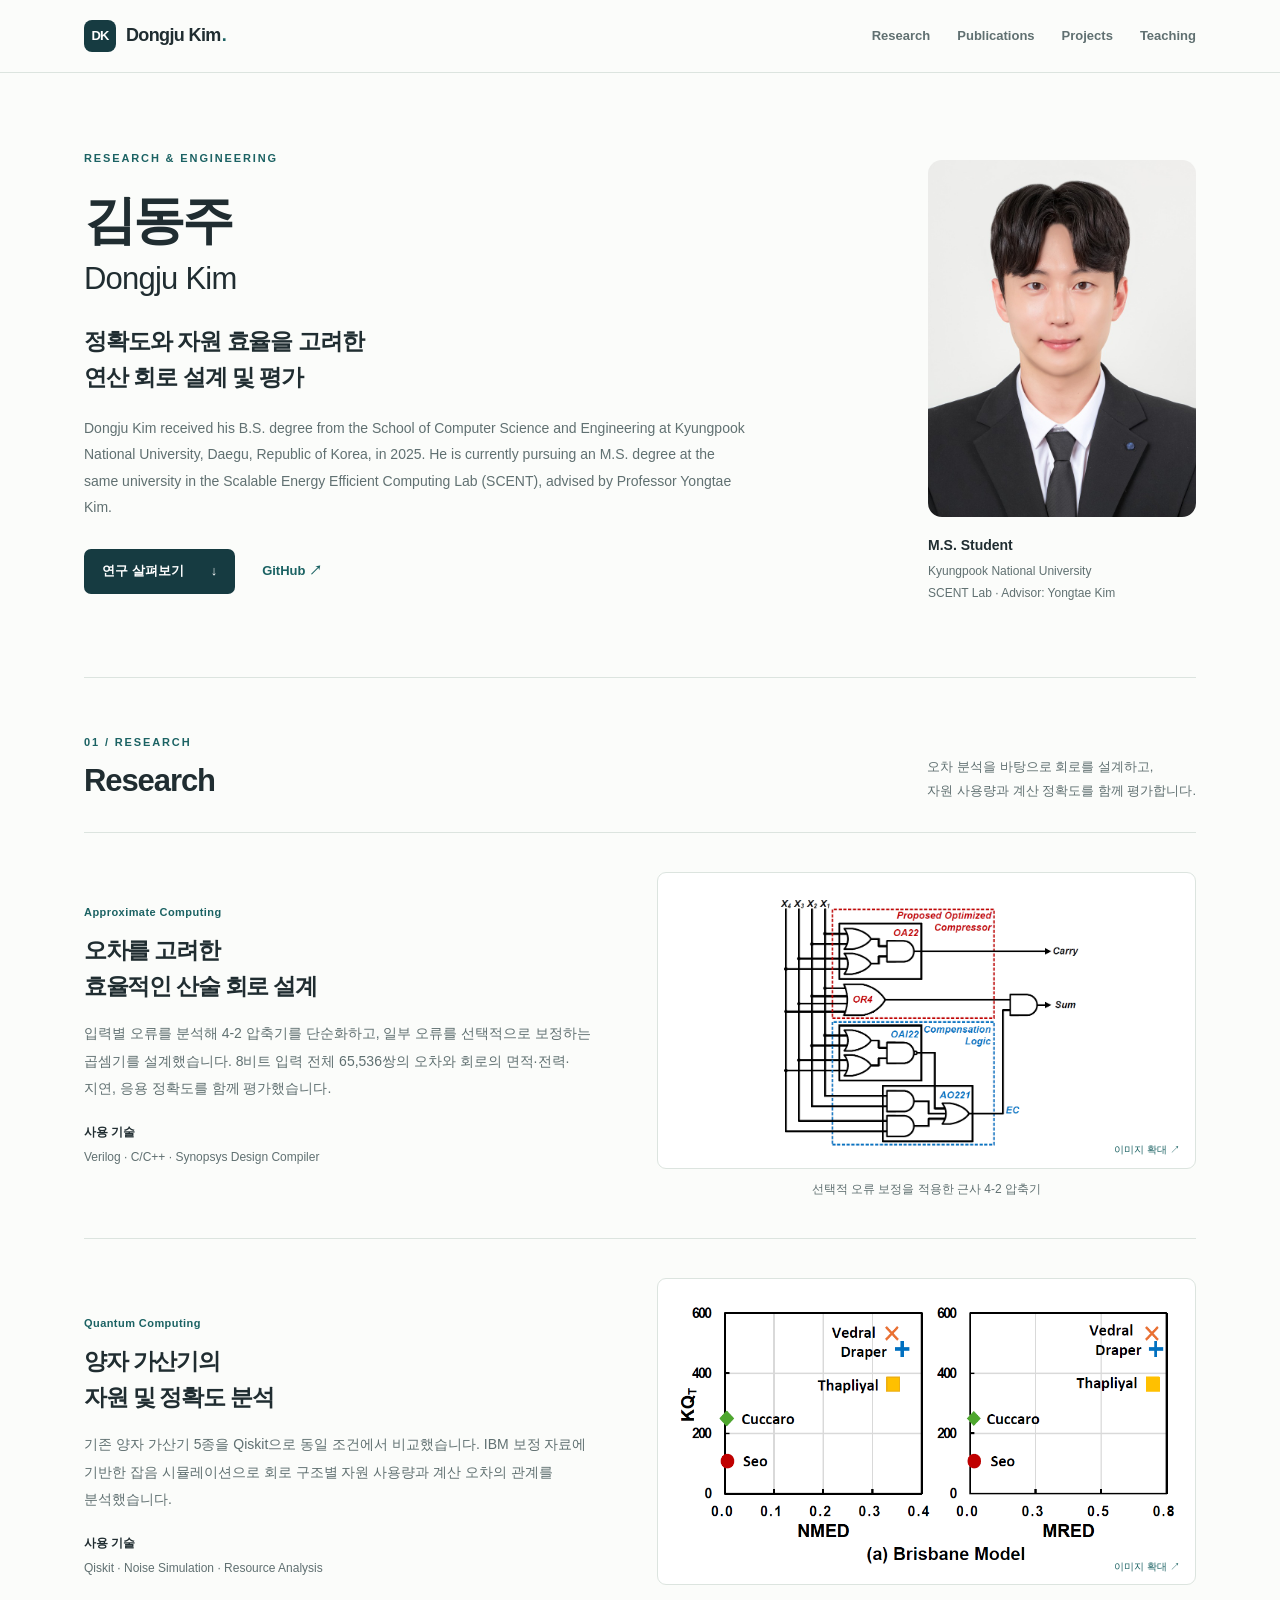
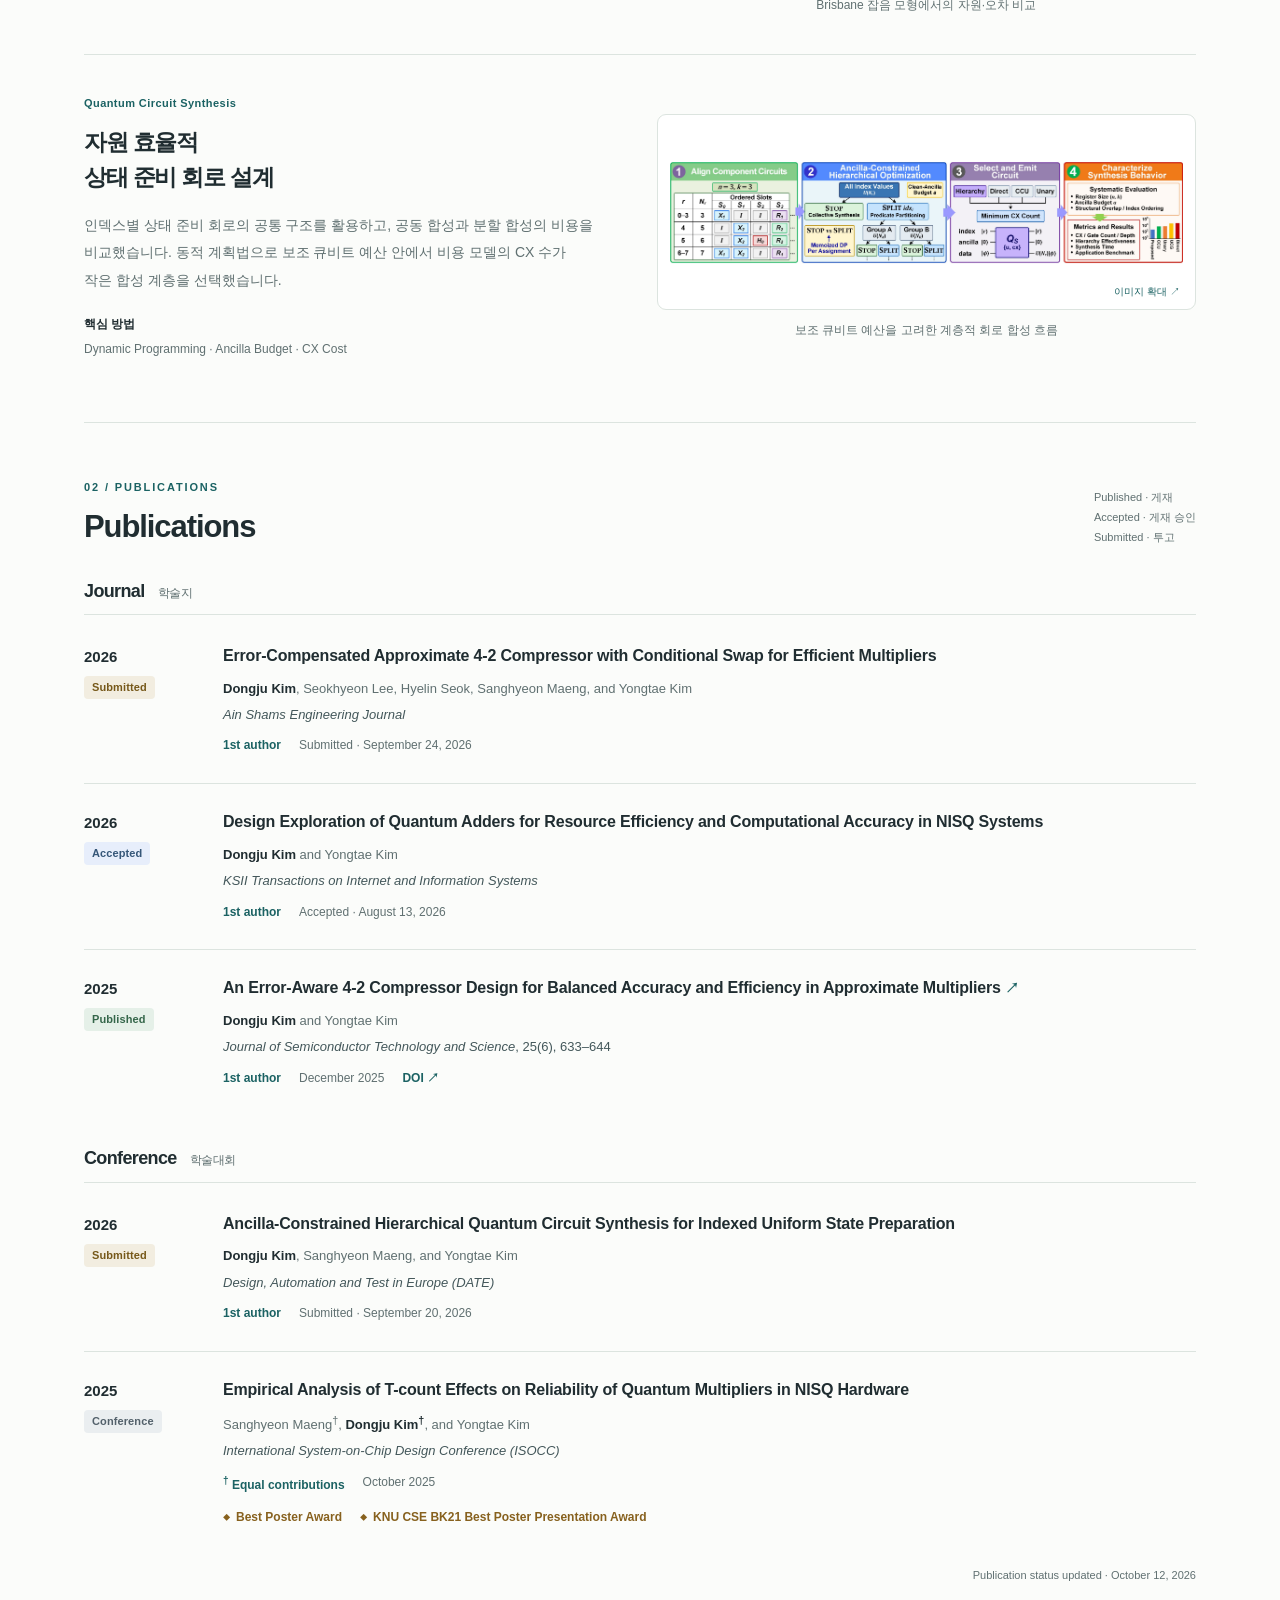
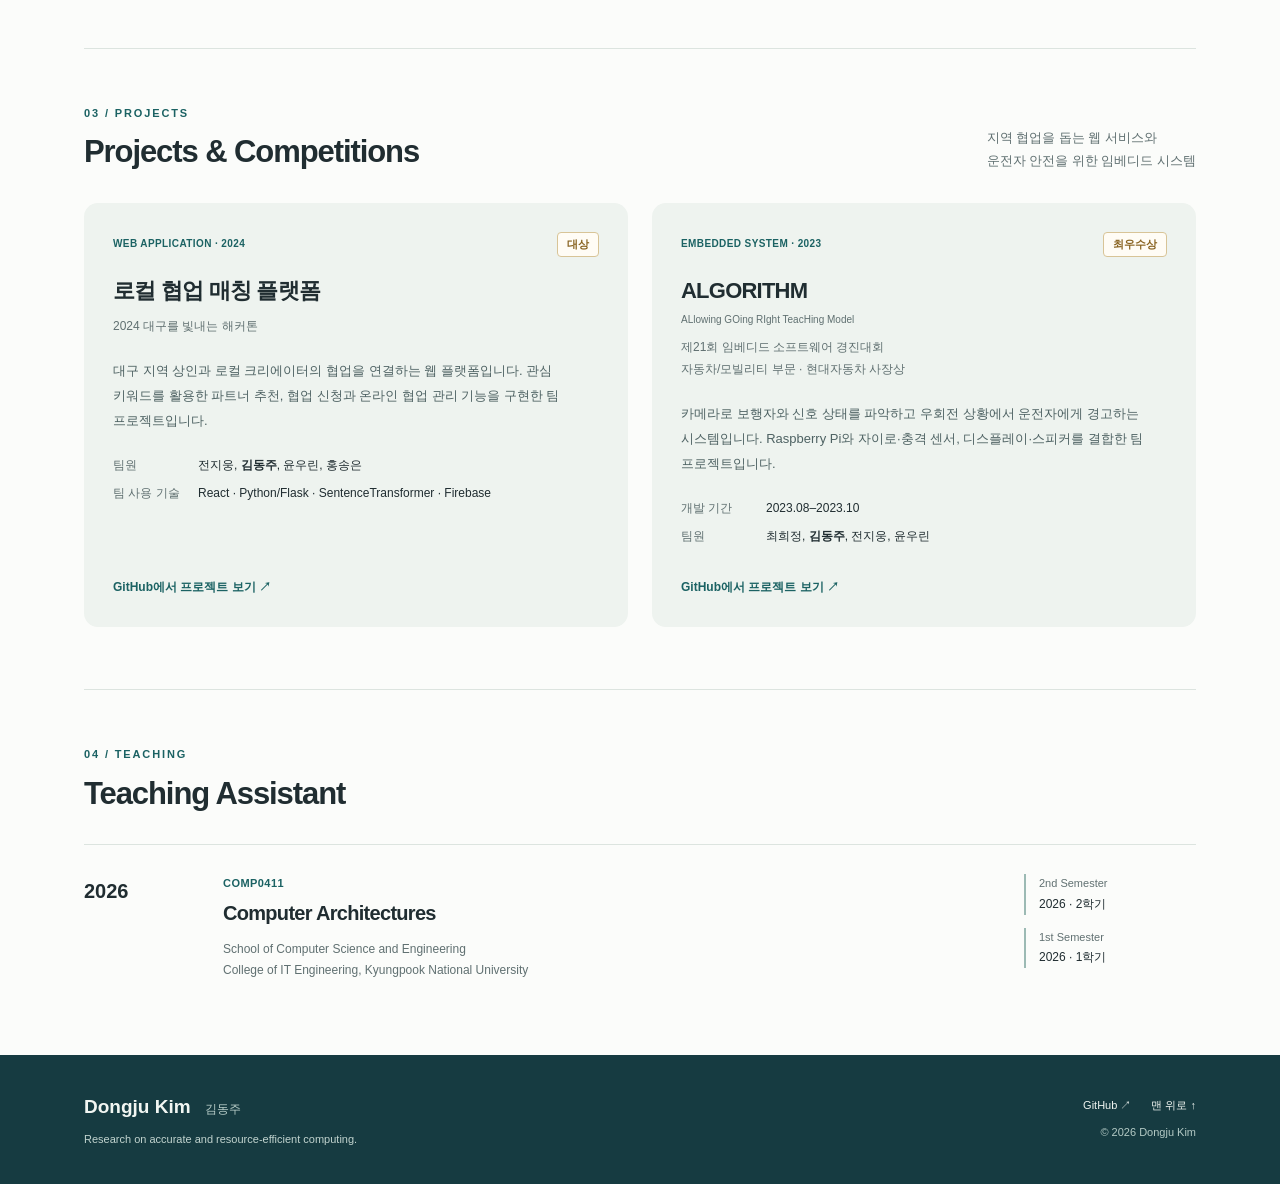
==== index.html @ ec60085b "Add files via upload" ====
<!doctype html>
<html lang="ko">
<head>
  <meta charset="utf-8">
  <meta name="viewport" content="width=device-width, initial-scale=1">
  <meta name="theme-color" content="#163b41">
  <title>Dongju Kim · 김동주 | Research &amp; Engineering</title>
  <meta name="description" content="김동주(Dongju Kim)의 연구 및 개발 포트폴리오. 경북대학교 SCENT Lab 석사과정. 근사 연산 회로, 양자 가산기, 자원 효율적 양자 회로 합성 연구와 프로젝트를 소개합니다.">
  <meta property="og:type" content="website">
  <meta property="og:title" content="Dongju Kim · 김동주 | Research &amp; Engineering">
  <meta property="og:description" content="정확도와 자원 효율을 고려한 연산 회로 설계 및 평가. 연구, 논문, 개발 프로젝트를 소개합니다.">
  <meta property="og:url" content="https://dongju333.github.io/">
  <meta property="og:image" content="https://dongju333.github.io/assets/dongju-kim.jpg">
  <link rel="canonical" href="https://dongju333.github.io/">
  <link rel="icon" href="assets/favicon.svg" type="image/svg+xml">
  <link rel="stylesheet" href="styles.css">
  <script src="script.js" defer></script>
</head>
<body>
  <a class="skip-link" href="#main">본문으로 이동</a>
  <header class="site-header">
    <div class="nav-wrap">
      <a class="wordmark" href="#about" aria-label="Dongju Kim 홈"><span class="monogram" aria-hidden="true">DK</span> Dongju Kim<span class="wordmark-dot" aria-hidden="true">.</span></a>
      <nav aria-label="주요 메뉴">
        <a href="#research">Research</a>
        <a href="#publications">Publications</a>
        <a href="#projects">Projects</a>
        <a href="#teaching">Teaching</a>
      </nav>
    </div>
  </header>

  <main id="main" class="page">
    <!-- ABOUT: 약력, 이름, 소개 문구 -->
    <section id="about" class="hero" aria-labelledby="hero-name">
      <div class="hero-copy">
        <p class="eyebrow">RESEARCH &amp; ENGINEERING</p>
        <h1 id="hero-name">김동주<span lang="en">Dongju Kim</span></h1>
        <p class="hero-focus">정확도와 자원 효율을 고려한<br class="desktop-break"> 연산 회로 설계 및 평가</p>
        <p class="bio" lang="en">Dongju Kim received his B.S. degree from the School of Computer Science and Engineering at Kyungpook National University, Daegu, Republic of Korea, in 2025. He is currently pursuing an M.S. degree at the same university in the Scalable Energy Efficient Computing Lab (SCENT), advised by Professor Yongtae Kim.</p>
        <div class="hero-links">
          <a class="button primary" href="#research">연구 살펴보기 <span aria-hidden="true">↓</span></a>
          <a class="text-link" href="https://github.com/dongju333" target="_blank" rel="noopener noreferrer">GitHub <span aria-hidden="true">↗</span><span class="sr-only"> 새 탭</span></a>
        </div>
      </div>
      <aside class="profile" aria-label="프로필">
        <img src="assets/dongju-kim.jpg" width="720" height="960" alt="김동주 프로필 사진" fetchpriority="high">
        <div class="profile-caption"><strong>M.S. Student</strong><span>Kyungpook National University</span><span>SCENT Lab · Advisor: Yongtae Kim</span></div>
      </aside>
    </section>

    <!-- RESEARCH: 설명은 간결하게, 서지정보는 Publications에서 관리 -->
    <section id="research" class="section" aria-labelledby="research-title">
      <div class="section-heading"><div><p class="eyebrow">01 / RESEARCH</p><h2 id="research-title">Research</h2></div><p class="section-intro">오차 분석을 바탕으로 회로를 설계하고,<br>자원 사용량과 계산 정확도를 함께 평가합니다.</p></div>
      <article class="research-item">
        <div class="research-copy">
          <p class="topic">Approximate Computing</p>
          <h3>오차를 고려한<br>효율적인 산술 회로 설계</h3>
          <p>입력별 오류를 분석해 4-2 압축기를 단순화하고, 일부 오류를 선택적으로 보정하는 곱셈기를 설계했습니다. 8비트 입력 전체 65,536쌍의 오차와 회로의 면적·전력·지연, 응용 정확도를 함께 평가했습니다.</p>
          <p class="methods"><span>사용 기술</span> Verilog · C/C++ · Synopsys Design Compiler</p>
        </div>
        <figure class="research-figure compact">
          <a class="figure-open" href="assets/approximate-compressor.png" data-lightbox data-caption="선택적 오류 보정을 적용한 근사 4-2 압축기 구조" aria-label="근사 4-2 압축기 구조 이미지 확대">
            <img src="assets/approximate-compressor.png" width="808" height="663" loading="lazy" alt="근사 4-2 압축기와 오류 보정 논리를 구분한 회로도">
            <span class="expand-label">이미지 확대 <span aria-hidden="true">↗</span></span>
          </a>
          <figcaption>선택적 오류 보정을 적용한 근사 4-2 압축기</figcaption>
        </figure>
      </article>
      <article class="research-item">
        <div class="research-copy">
          <p class="topic">Quantum Computing</p>
          <h3>양자 가산기의<br>자원 및 정확도 분석</h3>
          <p>기존 양자 가산기 5종을 Qiskit으로 동일 조건에서 비교했습니다. IBM 보정 자료에 기반한 잡음 시뮬레이션으로 회로 구조별 자원 사용량과 계산 오차의 관계를 분석했습니다.</p>
          <p class="methods"><span>사용 기술</span> Qiskit · Noise Simulation · Resource Analysis</p>
        </div>
        <figure class="research-figure">
          <a class="figure-open" href="assets/quantum-adders.png" data-lightbox data-caption="Brisbane 잡음 모형에서 양자 가산기별 자원 지표(KQₜ)와 오차 지표(NMED·MRED) 비교" aria-label="양자 가산기 비교 그래프 확대">
            <img src="assets/quantum-adders.png" width="901" height="472" loading="lazy" alt="Brisbane 잡음 모형에서 Vedral, Draper, Thapliyal, Cuccaro, Seo 가산기의 KQt와 NMED 및 MRED를 비교한 산점도">
            <span class="expand-label">이미지 확대 <span aria-hidden="true">↗</span></span>
          </a>
          <figcaption>Brisbane 잡음 모형에서의 자원·오차 비교</figcaption>
        </figure>
      </article>
      <article class="research-item synthesis">
        <div class="research-copy">
          <p class="topic">Quantum Circuit Synthesis</p>
          <h3>자원 효율적<br>상태 준비 회로 설계</h3>
          <p>인덱스별 상태 준비 회로의 공통 구조를 활용하고, 공동 합성과 분할 합성의 비용을 비교했습니다. 동적 계획법으로 보조 큐비트 예산 안에서 비용 모델의 CX 수가 작은 합성 계층을 선택했습니다.</p>
          <p class="methods"><span>핵심 방법</span> Dynamic Programming · Ancilla Budget · CX Cost</p>
        </div>
        <figure class="research-figure wide">
          <a class="figure-open" href="assets/state-preparation.jpg" data-lightbox data-caption="회로 정렬, 보조 큐비트 예산을 고려한 계층적 최적화, 회로 선택 및 평가로 구성한 합성 흐름" aria-label="상태 준비 회로 합성 흐름도 확대">
            <img src="assets/state-preparation.jpg" width="4399" height="885" loading="lazy" alt="구성 회로 정렬, 보조 큐비트 제약 계층적 최적화, 회로 선택과 생성, 시스템 동작 평가의 네 단계로 이루어진 합성 흐름도">
            <span class="expand-label">이미지 확대 <span aria-hidden="true">↗</span></span>
          </a>
          <figcaption>보조 큐비트 예산을 고려한 계층적 회로 합성 흐름</figcaption>
        </figure>
      </article>
    </section>

    <!-- PUBLICATIONS: 상태와 날짜는 변경될 때 함께 수정 -->
    <section id="publications" class="section" aria-labelledby="publications-title">
      <div class="section-heading"><div><p class="eyebrow">02 / PUBLICATIONS</p><h2 id="publications-title">Publications</h2></div><p class="section-intro status-key"><span>Published · 게재</span><span>Accepted · 게재 승인</span><span>Submitted · 투고</span></p></div>
      <h3 class="publication-group">Journal <span>학술지</span></h3>
      <ol class="publication-list">
        <li class="publication">
          <div class="publication-meta"><span class="year">2026</span><span class="status submitted">Submitted</span></div>
          <div class="publication-body"><h4>Error-Compensated Approximate 4-2 Compressor with Conditional Swap for Efficient Multipliers</h4>
            <p class="authors"><strong>Dongju Kim</strong>, Seokhyeon Lee, Hyelin Seok, Sanghyeon Maeng, and Yongtae Kim</p>
            <p class="venue"><cite>Ain Shams Engineering Journal</cite></p>
            <p class="publication-detail"><span>1st author</span><span>Submitted · September 24, 2026</span></p>
          </div>
        </li>
        <li class="publication">
          <div class="publication-meta"><span class="year">2026</span><span class="status accepted">Accepted</span></div>
          <div class="publication-body"><h4>Design Exploration of Quantum Adders for Resource Efficiency and Computational Accuracy in NISQ Systems</h4>
            <p class="authors"><strong>Dongju Kim</strong> and Yongtae Kim</p>
            <p class="venue"><cite>KSII Transactions on Internet and Information Systems</cite></p>
            <p class="publication-detail"><span>1st author</span><span>Accepted · August 13, 2026</span></p>
          </div>
        </li>
        <li class="publication">
          <div class="publication-meta"><span class="year">2025</span><span class="status published">Published</span></div>
          <div class="publication-body"><h4><a href="https://doi.org/10.5573/JSTS.2025.25.6.633" target="_blank" rel="noopener noreferrer">An Error-Aware 4-2 Compressor Design for Balanced Accuracy and Efficiency in Approximate Multipliers <span class="external-arrow" aria-hidden="true">↗</span><span class="sr-only"> 논문 새 탭</span></a></h4>
            <p class="authors"><strong>Dongju Kim</strong> and Yongtae Kim</p>
            <p class="venue"><cite>Journal of Semiconductor Technology and Science</cite>, 25(6), 633–644</p>
            <p class="publication-detail"><span>1st author</span><span>December 2025</span><a href="https://doi.org/10.5573/JSTS.2025.25.6.633" target="_blank" rel="noopener noreferrer">DOI <span aria-hidden="true">↗</span><span class="sr-only"> 새 탭</span></a></p>
          </div>
        </li>
      </ol>
      <h3 class="publication-group">Conference <span>학술대회</span></h3>
      <ol class="publication-list">
        <li class="publication">
          <div class="publication-meta"><span class="year">2026</span><span class="status submitted">Submitted</span></div>
          <div class="publication-body"><h4>Ancilla-Constrained Hierarchical Quantum Circuit Synthesis for Indexed Uniform State Preparation</h4>
            <p class="authors"><strong>Dongju Kim</strong>, Sanghyeon Maeng, and Yongtae Kim</p>
            <p class="venue"><cite>Design, Automation and Test in Europe (DATE)</cite></p>
            <p class="publication-detail"><span>1st author</span><span>Submitted · September 20, 2026</span></p>
          </div>
        </li>
        <li class="publication">
          <div class="publication-meta"><span class="year">2025</span><span class="status conference">Conference</span></div>
          <div class="publication-body"><h4>Empirical Analysis of T-count Effects on Reliability of Quantum Multipliers in NISQ Hardware</h4>
            <p class="authors">Sanghyeon Maeng<sup>†</sup>, <strong>Dongju Kim<sup>†</sup></strong>, and Yongtae Kim</p>
            <p class="venue"><cite>International System-on-Chip Design Conference (ISOCC)</cite></p>
            <p class="publication-detail"><span><sup>†</sup> Equal contributions</span><span>October 2025</span></p>
            <ul class="paper-awards" aria-label="논문 수상"><li>Best Poster Award</li><li>KNU CSE BK21 Best Poster Presentation Award</li></ul>
          </div>
        </li>
      </ol>
      <p class="updated-note">Publication status updated · October 12, 2026</p>
    </section>

    <!-- PROJECTS: 팀 프로젝트 성과. 개인 역할은 확인된 내용만 추가 -->
    <section id="projects" class="section" aria-labelledby="projects-title">
      <div class="section-heading"><div><p class="eyebrow">03 / PROJECTS</p><h2 id="projects-title">Projects &amp; Competitions</h2></div><p class="section-intro">지역 협업을 돕는 웹 서비스와<br>운전자 안전을 위한 임베디드 시스템</p></div>
      <div class="projects-grid">
        <article class="project-card">
          <div class="project-top"><p class="topic">WEB APPLICATION · 2024</p><span class="award-mark">대상</span></div>
          <h3>로컬 협업 매칭 플랫폼</h3>
          <p class="event-name">2024 대구를 빛내는 해커톤</p>
          <p class="project-description">대구 지역 상인과 로컬 크리에이터의 협업을 연결하는 웹 플랫폼입니다. 관심 키워드를 활용한 파트너 추천, 협업 신청과 온라인 협업 관리 기능을 구현한 팀 프로젝트입니다.</p>
          <dl class="project-facts"><div><dt>팀원</dt><dd>전지웅, <strong>김동주</strong>, 윤우린, 홍송은</dd></div><div><dt>팀 사용 기술</dt><dd>React · Python/Flask · SentenceTransformer · Firebase</dd></div></dl>
          <a class="text-link" href="https://github.com/wldnd2/2024_SW_hackathon" target="_blank" rel="noopener noreferrer">GitHub에서 프로젝트 보기 <span aria-hidden="true">↗</span><span class="sr-only"> 새 탭</span></a>
        </article>
        <article class="project-card">
          <div class="project-top"><p class="topic">EMBEDDED SYSTEM · 2023</p><span class="award-mark">최우수상</span></div>
          <h3>ALGORITHM</h3>
          <p class="project-subtitle" lang="en">ALlowing GOing RIght TeacHing Model</p>
          <p class="event-name">제21회 임베디드 소프트웨어 경진대회<br>자동차/모빌리티 부문 · 현대자동차 사장상</p>
          <p class="project-description">카메라로 보행자와 신호 상태를 파악하고 우회전 상황에서 운전자에게 경고하는 시스템입니다. Raspberry Pi와 자이로·충격 센서, 디스플레이·스피커를 결합한 팀 프로젝트입니다.</p>
          <dl class="project-facts"><div><dt>개발 기간</dt><dd>2023.08–2023.10</dd></div><div><dt>팀원</dt><dd>최희정, <strong>김동주</strong>, 전지웅, 윤우린</dd></div></dl>
          <a class="text-link" href="https://github.com/hdddhdd/2023ESWContest_mobility_6043" target="_blank" rel="noopener noreferrer">GitHub에서 프로젝트 보기 <span aria-hidden="true">↗</span><span class="sr-only"> 새 탭</span></a>
        </article>
      </div>
    </section>

    <section id="teaching" class="section teaching-section" aria-labelledby="teaching-title">
      <div class="section-heading"><div><p class="eyebrow">04 / TEACHING</p><h2 id="teaching-title">Teaching Assistant</h2></div></div>
      <div class="teaching-row"><div class="teaching-year">2026</div><div class="teaching-copy"><p class="topic">COMP0411</p><h3>Computer Architectures</h3><p lang="en">School of Computer Science and Engineering<br>College of IT Engineering, Kyungpook National University</p></div><ul class="semesters"><li><span>2nd Semester</span><strong>2026 · 2학기</strong></li><li><span>1st Semester</span><strong>2026 · 1학기</strong></li></ul></div>
    </section>
  </main>

  <footer class="site-footer"><div><a class="footer-name" href="#about">Dongju Kim <span>김동주</span></a><p>Research on accurate and resource-efficient computing.</p></div><div class="footer-links"><a href="https://github.com/dongju333" target="_blank" rel="noopener noreferrer">GitHub ↗<span class="sr-only"> 새 탭</span></a><a href="#about">맨 위로 ↑</a><span>© 2026 Dongju Kim</span></div></footer>

  <dialog id="image-dialog" class="image-dialog" aria-labelledby="dialog-caption">
    <button class="dialog-close" type="button" aria-label="이미지 확대 닫기">닫기 <span aria-hidden="true">×</span></button>
    <figure><img id="dialog-image" alt=""><figcaption id="dialog-caption"></figcaption></figure>
  </dialog>
</body>
</html>
---- styles.css ----
:root{--paper:#fbfcfa;--white:#fff;--ink:#202d31;--muted:#607071;--accent:#1b6263;--deep:#163b41;--line:#dce4df;--wash:#eef3ef;--gold:#87611e;--radius:14px}
*{box-sizing:border-box}
html{scroll-behavior:smooth;scroll-padding-top:102px}
body{margin:0;background:var(--paper);color:var(--ink);font-family:-apple-system,BlinkMacSystemFont,"Segoe UI","Noto Sans KR","Apple SD Gothic Neo","Malgun Gothic",Arial,sans-serif;font-size:16px;line-height:1.75;-webkit-font-smoothing:antialiased;word-break:keep-all;overflow-wrap:break-word}
a{color:inherit;text-decoration:none;text-underline-offset:5px}
a:hover{color:var(--accent)}
a:focus-visible,button:focus-visible{outline:3px solid #b57723;outline-offset:5px;border-radius:3px}
button{font:inherit}
img{display:block;max-width:100%;height:auto}
h1,h2,h3,h4,p,figure{margin:0}
h1,h2,h3,h4{line-height:1.35;letter-spacing:-.035em}
.sr-only{position:absolute;width:1px;height:1px;padding:0;margin:-1px;overflow:hidden;clip:rect(0,0,0,0);white-space:nowrap;border:0}
.skip-link{position:fixed;top:-60px;left:16px;background:var(--deep);color:white;z-index:100;padding:8px 20px}.skip-link:focus{top:12px}
.site-header{position:sticky;top:0;z-index:20;background:rgba(251,252,250,.97);border-bottom:1px solid var(--line)}
.nav-wrap{max-width:1152px;margin:auto;padding:20px 40px;display:flex;align-items:center;justify-content:space-between;gap:24px}
.wordmark{font-weight:750;font-size:18px;display:flex;align-items:center;gap:10px;white-space:nowrap;letter-spacing:-.035em}.wordmark-dot{color:var(--accent);margin-left:-9px}
.monogram{font-size:13px;color:white;background:var(--deep);width:32px;height:32px;display:grid;place-items:center;border-radius:8px;letter-spacing:-.06em}
nav{display:flex;gap:27px;font-size:13px;font-weight:600;color:var(--muted)}nav a{padding:4px 0}nav a:hover,nav a[aria-current]{color:var(--accent);text-decoration:underline}
.page{max-width:1152px;margin:auto;padding:0 40px}
.hero{display:grid;grid-template-columns:minmax(0,1fr) 248px;gap:80px;padding:76px 0 74px;align-items:start}
.eyebrow{font-size:11px;font-weight:750;letter-spacing:.17em;color:var(--accent);margin-bottom:17px}
h1{font-size:52px;font-weight:750;letter-spacing:-.06em}h1 span{display:block;font-size:31px;font-weight:450;letter-spacing:-.025em;margin-top:3px}
.hero-focus{font-size:23px;font-weight:600;line-height:1.55;letter-spacing:-.045em;margin-top:24px}
.bio{font-size:14px;line-height:1.9;color:var(--muted);margin-top:19px;max-width:665px;word-break:normal}
.hero-links{display:flex;gap:27px;align-items:center;margin-top:28px}.button{display:inline-flex;align-items:center;gap:27px;font-size:13px;font-weight:650;padding:11px 18px;border-radius:7px}.button.primary{color:white;background:var(--deep)}.button.primary:hover{background:var(--accent)}.text-link{font-weight:650;color:var(--accent);font-size:13px}.text-link:hover{text-decoration:underline}
.profile{margin-top:11px}.profile>img{width:100%;border-radius:var(--radius);aspect-ratio:3/4;object-fit:cover;background:var(--wash)}
.profile-caption{display:grid;font-size:11px;color:var(--muted);gap:1px;margin-top:17px;line-height:1.7}.profile-caption strong{color:var(--ink);font-size:14px;font-weight:650;margin-bottom:2px}
.section{padding:55px 0 62px;border-top:1px solid var(--line)}
.section-heading{display:flex;justify-content:space-between;align-items:end;gap:30px;margin-bottom:30px}.section-heading .eyebrow{margin-bottom:8px}h2{font-size:31px;font-weight:650;letter-spacing:-.035em}.section-intro{font-size:13px;color:var(--muted);line-height:1.8}
.research-item{display:grid;grid-template-columns:minmax(0,1fr) minmax(0,1.06fr);align-items:center;gap:64px;padding:39px 0;border-top:1px solid var(--line)}.research-item:last-child{padding-bottom:0}
.topic{color:var(--accent);font-size:11px;font-weight:700;letter-spacing:.04em;margin-bottom:11px}
.research-copy h3{font-size:23px;font-weight:650;line-height:1.55;letter-spacing:-.055em}.research-copy>p:not(.topic):not(.methods){margin-top:16px;font-size:14px;color:var(--muted);line-height:1.95}
.methods{margin-top:19px;font-size:11px;line-height:1.9;color:var(--muted);word-break:normal}.methods span{color:var(--ink);font-weight:650;display:block;margin-bottom:2px}
.research-figure{min-width:0}.figure-open{display:flex;position:relative;background:white;min-height:222px;padding:20px 16px;align-items:center;justify-content:center;border:1px solid var(--line);border-radius:9px;overflow:hidden}.figure-open:hover{border-color:var(--accent)}.figure-open img{width:100%;object-fit:contain;max-height:278px}.compact .figure-open img{width:auto;max-height:255px}.expand-label{position:absolute;right:8px;bottom:7px;background:rgba(255,255,255,.95);padding:2px 7px;border-radius:3px;color:var(--accent);font-size:10px}.research-figure figcaption{font-size:11px;line-height:1.7;color:var(--muted);margin-top:10px;text-align:center}.synthesis .figure-open{min-height:196px;padding:20px 12px}.synthesis .research-copy h3{font-size:23px}
.publication-group{font-size:18px;font-weight:650;margin:31px 0 3px;padding-bottom:11px;border-bottom:1px solid var(--line)}.publication-group span{font-size:12px;color:var(--muted);font-weight:400;margin-left:9px}.publication-list{list-style:none;margin:0;padding:0}.publication{display:grid;grid-template-columns:112px minmax(0,1fr);gap:27px;padding:26px 0;border-bottom:1px solid var(--line)}.publication:last-child{border-bottom:0}.publication-meta{display:flex;flex-direction:column;align-items:flex-start;gap:9px;padding-top:2px}.year{font-size:15px;line-height:1.4;font-weight:650}.status{font-size:10px;font-weight:650;border-radius:4px;padding:2px 8px;letter-spacing:.01em}.submitted{background:#f2ede0;color:#765819}.accepted{background:#e7eefb;color:#365778}.published{background:#e5f0e8;color:#35664a}.conference{background:#eaeef0;color:#53616b}.publication-body h4{font-size:16px;font-weight:650;line-height:1.55;letter-spacing:-.012em;word-break:normal}.publication-body h4 a:hover{text-decoration:underline}.external-arrow{font-size:14px;color:var(--accent);white-space:nowrap}.authors{font-size:12px;line-height:1.8;color:var(--muted);margin-top:8px;word-break:normal}.authors strong{color:var(--ink);font-weight:700}.venue{font-size:12px;line-height:1.8;margin-top:3px;color:#43575a;word-break:normal}.venue cite{font-style:italic}.publication-detail{display:flex;flex-wrap:wrap;gap:4px 18px;font-size:11px;line-height:1.8;color:var(--muted);margin-top:9px;word-break:normal}.publication-detail>span:first-child{font-weight:650;color:var(--accent)}.publication-detail a{color:var(--accent);font-weight:650}.publication-detail a:hover{text-decoration:underline}.status-key{display:flex;flex-direction:column;font-size:10px;gap:0}.paper-awards{display:flex;flex-wrap:wrap;list-style:none;gap:4px 18px;margin:11px 0 0;padding:0;color:var(--gold);font-size:11px;font-weight:600;word-break:normal}.paper-awards li:before{content:"◆";font-size:7px;vertical-align:middle;margin-right:6px}.updated-note{text-align:right;color:var(--muted);font-size:10px;margin-top:12px}
.projects-grid{display:grid;grid-template-columns:repeat(2,minmax(0,1fr));gap:24px}.project-card{background:var(--wash);padding:29px;border-radius:var(--radius);display:flex;flex-direction:column}.project-top{display:flex;justify-content:space-between;align-items:start;gap:10px;margin-bottom:17px}.project-top .topic{margin:3px 0 0;font-size:10px}.award-mark{font-size:11px;white-space:nowrap;color:var(--gold);font-weight:700;border:1px solid #d8c497;border-radius:4px;padding:2px 9px;background:#fffcf5}.project-card h3{font-size:22px;font-weight:650;line-height:1.5}.event-name{font-size:12px;color:var(--muted);line-height:1.8;margin-top:9px}.project-subtitle{font-size:10px;color:var(--muted);margin-top:4px;word-break:normal}.project-description{font-size:13px;line-height:1.95;margin-top:20px;color:#4e6263}.project-facts{margin:20px 0 23px;font-size:11px;line-height:1.9}.project-facts>div{display:grid;grid-template-columns:75px 1fr;gap:10px;margin-bottom:6px}.project-facts dt{color:var(--muted)}.project-facts dd{margin:0;word-break:normal}.project-facts strong{font-weight:650}.project-card>.text-link{margin-top:auto;font-size:12px}
.teaching-row{display:grid;grid-template-columns:112px minmax(0,1fr) 172px;gap:27px;padding:29px 0;border-top:1px solid var(--line)}.teaching-year{font-size:20px;font-weight:650}.teaching-copy .topic{margin:0 0 6px}.teaching-copy h3{font-size:20px;font-weight:650}.teaching-copy>p:last-child{color:var(--muted);font-size:12px;margin-top:12px;word-break:normal}.semesters{list-style:none;margin:0;padding:0;font-size:11px;display:grid;gap:13px;align-content:start}.semesters li{border-left:2px solid #9cbab4;padding-left:13px;display:grid;color:var(--muted)}.semesters strong{color:var(--ink);font-size:12px;font-weight:500}.teaching-section{padding-bottom:45px}
.site-footer{background:var(--deep);color:#f1f6f2;display:flex;justify-content:space-between;gap:30px;padding:35px max(40px,calc((100vw - 1072px)/2));align-items:center}.footer-name{font-weight:650;font-size:19px}.footer-name span{font-size:12px;margin-left:9px;font-weight:400;color:#bacfca}.site-footer p{font-size:11px;color:#c2d4cf;margin-top:7px;word-break:normal}.footer-links{display:flex;flex-wrap:wrap;justify-content:flex-end;gap:8px 20px;font-size:11px}.footer-links span{flex-basis:100%;text-align:right;color:#b5cbc6}.site-footer a:hover{color:white;text-decoration:underline}
.image-dialog{border:0;border-radius:12px;padding:56px 22px 22px;background:white;max-width:calc(100vw - 36px);width:1200px;max-height:90dvh;color:var(--ink)}.image-dialog::backdrop{background:rgba(12,29,34,.8)}.image-dialog:not([open]){display:none}.dialog-close{position:absolute;top:10px;right:16px;border:0;background:var(--wash);border-radius:6px;padding:4px 13px;font-size:13px;color:var(--ink);cursor:pointer}.dialog-close span{font-size:19px;margin-left:7px}.image-dialog img{margin:auto;max-height:70dvh;width:auto;object-fit:contain}.image-dialog figcaption{text-align:center;margin-top:16px;font-size:12px;color:var(--muted);line-height:1.7}
@media(min-width:1280px){.page,.nav-wrap{max-width:1192px}.hero{gap:95px;grid-template-columns:minmax(0,1fr) 268px}.site-footer{padding-inline:max(40px,calc((100vw - 1112px)/2))}}
@media(max-width:900px){.hero{gap:38px;grid-template-columns:minmax(0,1fr) 208px}.hero-focus{font-size:20px}.research-item{gap:35px}.research-copy h3,.synthesis .research-copy h3{font-size:21px}.project-card{padding:24px}.project-top{flex-wrap:wrap}.teaching-row{grid-template-columns:75px minmax(0,1fr) 145px;gap:20px}nav{gap:18px}}
@media(max-width:680px){html{scroll-padding-top:130px}.nav-wrap{padding:14px 22px 11px;flex-wrap:wrap;gap:10px}.wordmark{font-size:16px}.monogram{width:27px;height:27px;font-size:11px}nav{width:100%;justify-content:space-between;gap:12px;font-size:11px}.page{padding:0 23px}.hero{padding:39px 0 42px;grid-template-columns:minmax(0,1fr) 108px;column-gap:20px;row-gap:24px}.hero-copy{display:contents}.hero .eyebrow{grid-column:1;font-size:9px;letter-spacing:.13em;margin-bottom:-15px}h1{grid-column:1;font-size:39px;line-height:1.3;margin-top:-3px}h1 span{font-size:24px;margin-top:3px}.profile{grid-column:2;grid-row:1/4;margin:0;align-self:start}.profile-caption{font-size:9px;line-height:1.6;gap:3px;margin-top:9px}.profile-caption strong{font-size:11px}.profile-caption span:last-child{display:none}.profile>img{border-radius:9px}.hero-focus{grid-column:1;font-size:17px;margin-top:0;line-height:1.7;align-self:start}.desktop-break{display:none}.bio{grid-column:1/-1;margin-top:0;font-size:12px;line-height:1.9}.hero-links{grid-column:1/-1;margin-top:0;gap:23px}.button{font-size:12px;padding:10px 16px}.section{padding:35px 0 40px}.section-heading{display:block;margin-bottom:22px}.section-heading .eyebrow{font-size:9px}h2{font-size:26px}.section-intro{font-size:12px;margin-top:14px}.research-item{grid-template-columns:1fr;gap:22px;padding:28px 0}.research-copy h3,.synthesis .research-copy h3{font-size:22px}.research-copy h3 br{display:none}.research-copy>p:not(.topic):not(.methods){font-size:13px;margin-top:11px}.methods{margin-top:12px}.methods span{display:inline;margin-right:9px}.topic{font-size:10px;margin-bottom:8px}.figure-open{min-height:180px}.compact .figure-open img{max-height:240px}.synthesis .figure-open{min-height:140px;padding:14px 8px}.research-figure figcaption{font-size:10px}.status-key{flex-direction:row;flex-wrap:wrap;gap:4px 13px;display:flex;font-size:9px;margin-top:14px}.publication-group{font-size:17px;margin-top:23px}.publication{grid-template-columns:1fr;gap:12px;padding:23px 0}.publication-meta{flex-direction:row;align-items:center;gap:10px;padding:0}.year{font-size:12px}.status{font-size:9px}.publication-body h4{font-size:15px;line-height:1.65}.authors,.venue{font-size:11px}.publication-detail{font-size:10px;gap:4px 13px}.paper-awards{font-size:10px}.updated-note{text-align:left;font-size:9px}.projects-grid{grid-template-columns:1fr;gap:16px}.project-top{flex-wrap:nowrap}.project-card{padding:23px}.project-card h3{font-size:21px}.teaching-row{grid-template-columns:1fr;gap:15px;padding-top:22px}.teaching-year{font-size:16px}.teaching-copy h3{font-size:19px}.semesters{grid-template-columns:repeat(2,1fr);gap:12px;margin-top:4px}.site-footer{padding:28px 23px;flex-direction:column;align-items:start;gap:23px}.footer-links{justify-content:start}.footer-links span{text-align:left}.image-dialog{padding:54px 12px 16px;max-width:calc(100vw - 20px)}.image-dialog figcaption{font-size:11px}.image-dialog img{max-height:68dvh}}
@media(prefers-reduced-motion:reduce){html{scroll-behavior:auto}}
@media print{html{scroll-padding-top:0}body{background:white;font-size:11pt}.site-header,.hero-links,.expand-label,.image-dialog,.footer-links{display:none}.page{max-width:none;padding:0}.hero{padding:0 0 25px;gap:30px;grid-template-columns:1fr 150px}.hero-copy{display:block}.profile{grid-column:auto;grid-row:auto}.profile-caption span:last-child{display:block}h1{font-size:30px}h1 span{font-size:23px}.hero-focus{font-size:17px}.bio{font-size:10px}.section{padding:22px 0}.research-item,.publication,.project-card,.teaching-row{break-inside:avoid}.research-item{grid-template-columns:1fr 1fr;gap:24px;padding:20px 0}.research-copy h3{font-size:17px}.research-copy>p:not(.topic):not(.methods){font-size:11px}.figure-open{min-height:0;padding:10px}.figure-open img{max-height:170px}.compact .figure-open img{max-height:170px}.section-heading{display:flex}h2{font-size:23px}.publication{grid-template-columns:85px 1fr;gap:20px;padding:17px 0}.publication-meta{flex-direction:column;align-items:start}.projects-grid{grid-template-columns:1fr 1fr}.teaching-row{grid-template-columns:80px 1fr 145px}.semesters{grid-template-columns:1fr}.site-footer{background:white;color:var(--ink);padding:20px 0;border-top:1px solid var(--line)}.site-footer p,.footer-name span{color:var(--muted)}}

/* Keep publication evidence readable on narrow screens. */
.authors,.venue{font-size:13px}.publication-detail,.paper-awards{font-size:12px}.status{font-size:11px}.updated-note{font-size:11px}.profile-caption{font-size:12px}.methods,.research-figure figcaption{font-size:12px}.project-facts,.project-card>.text-link{font-size:12px}.status-key{font-size:11px}
@media(max-width:680px){.authors,.venue{font-size:12px}.publication-detail,.paper-awards{font-size:12px}.status{font-size:11px}.status-key{font-size:10px}.profile-caption{font-size:10px}.profile-caption strong{font-size:11px}.methods,.research-figure figcaption{font-size:11px}.updated-note{font-size:10px}}
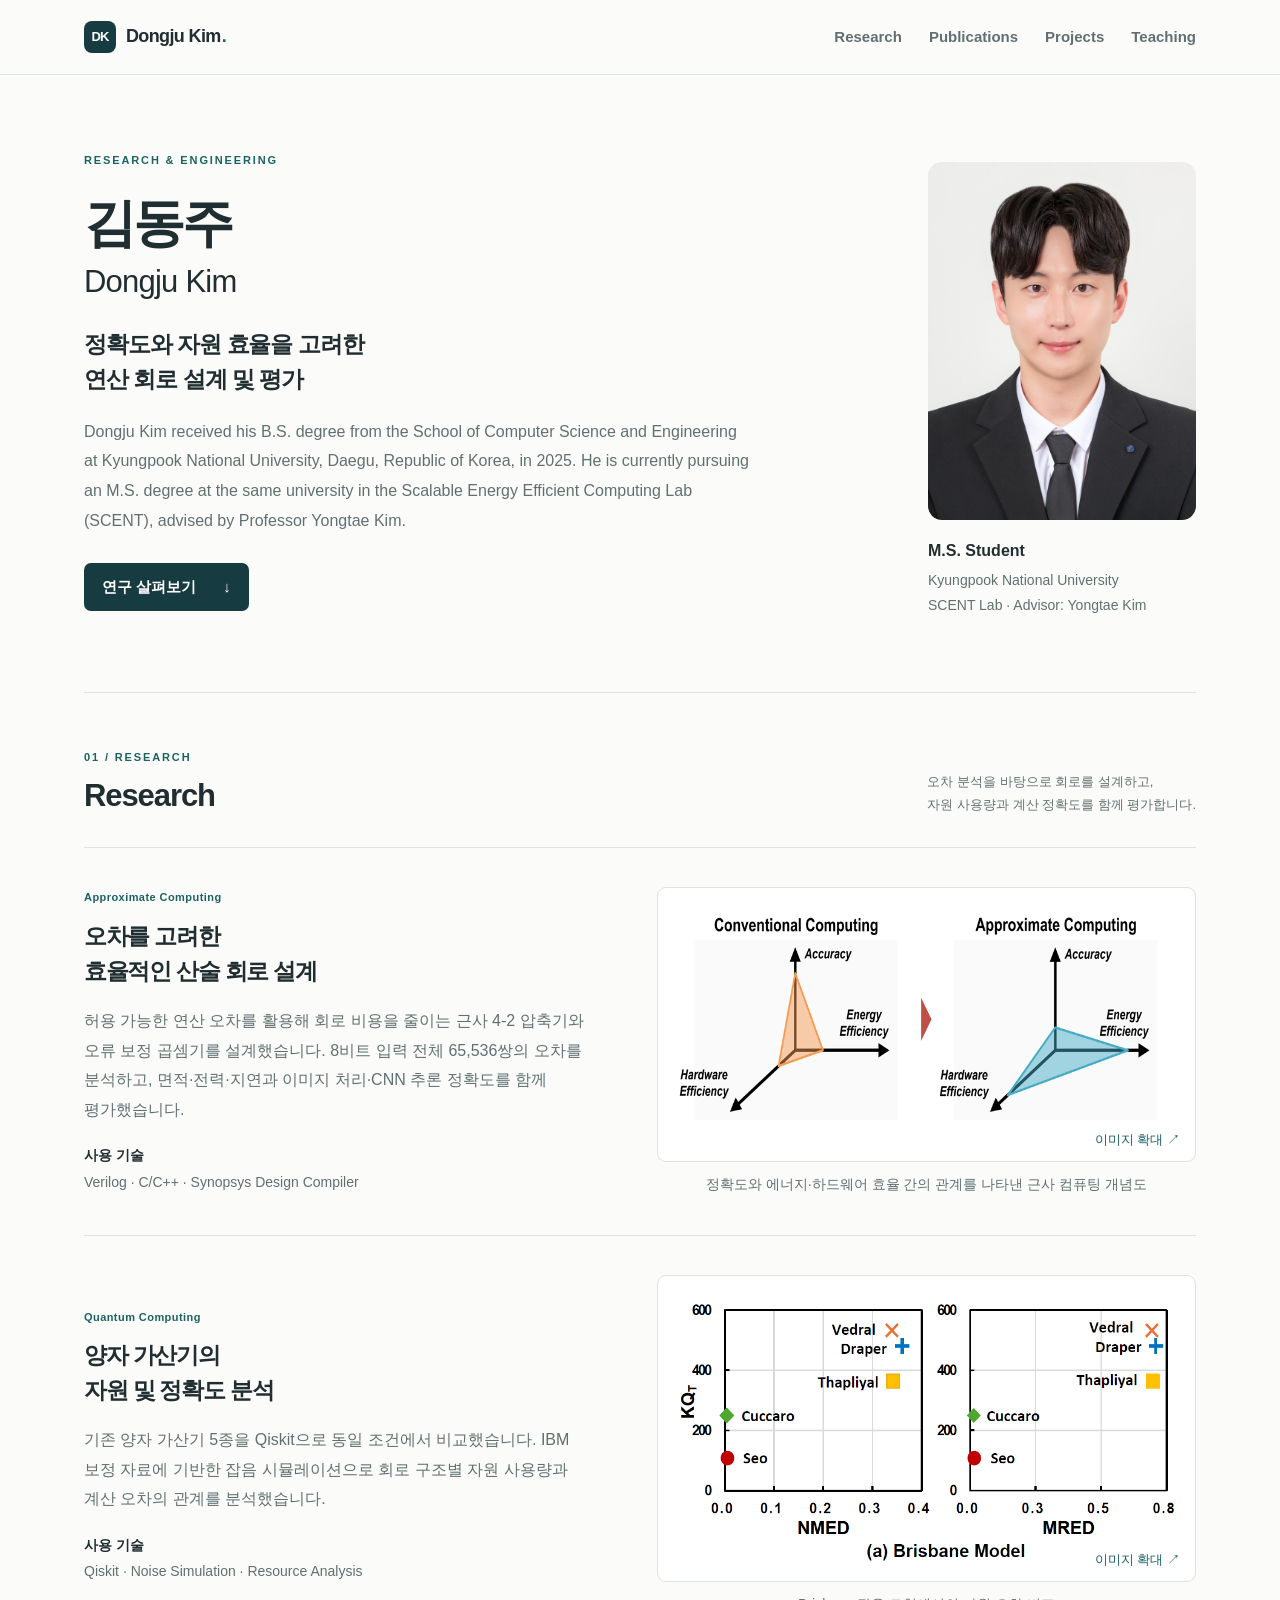
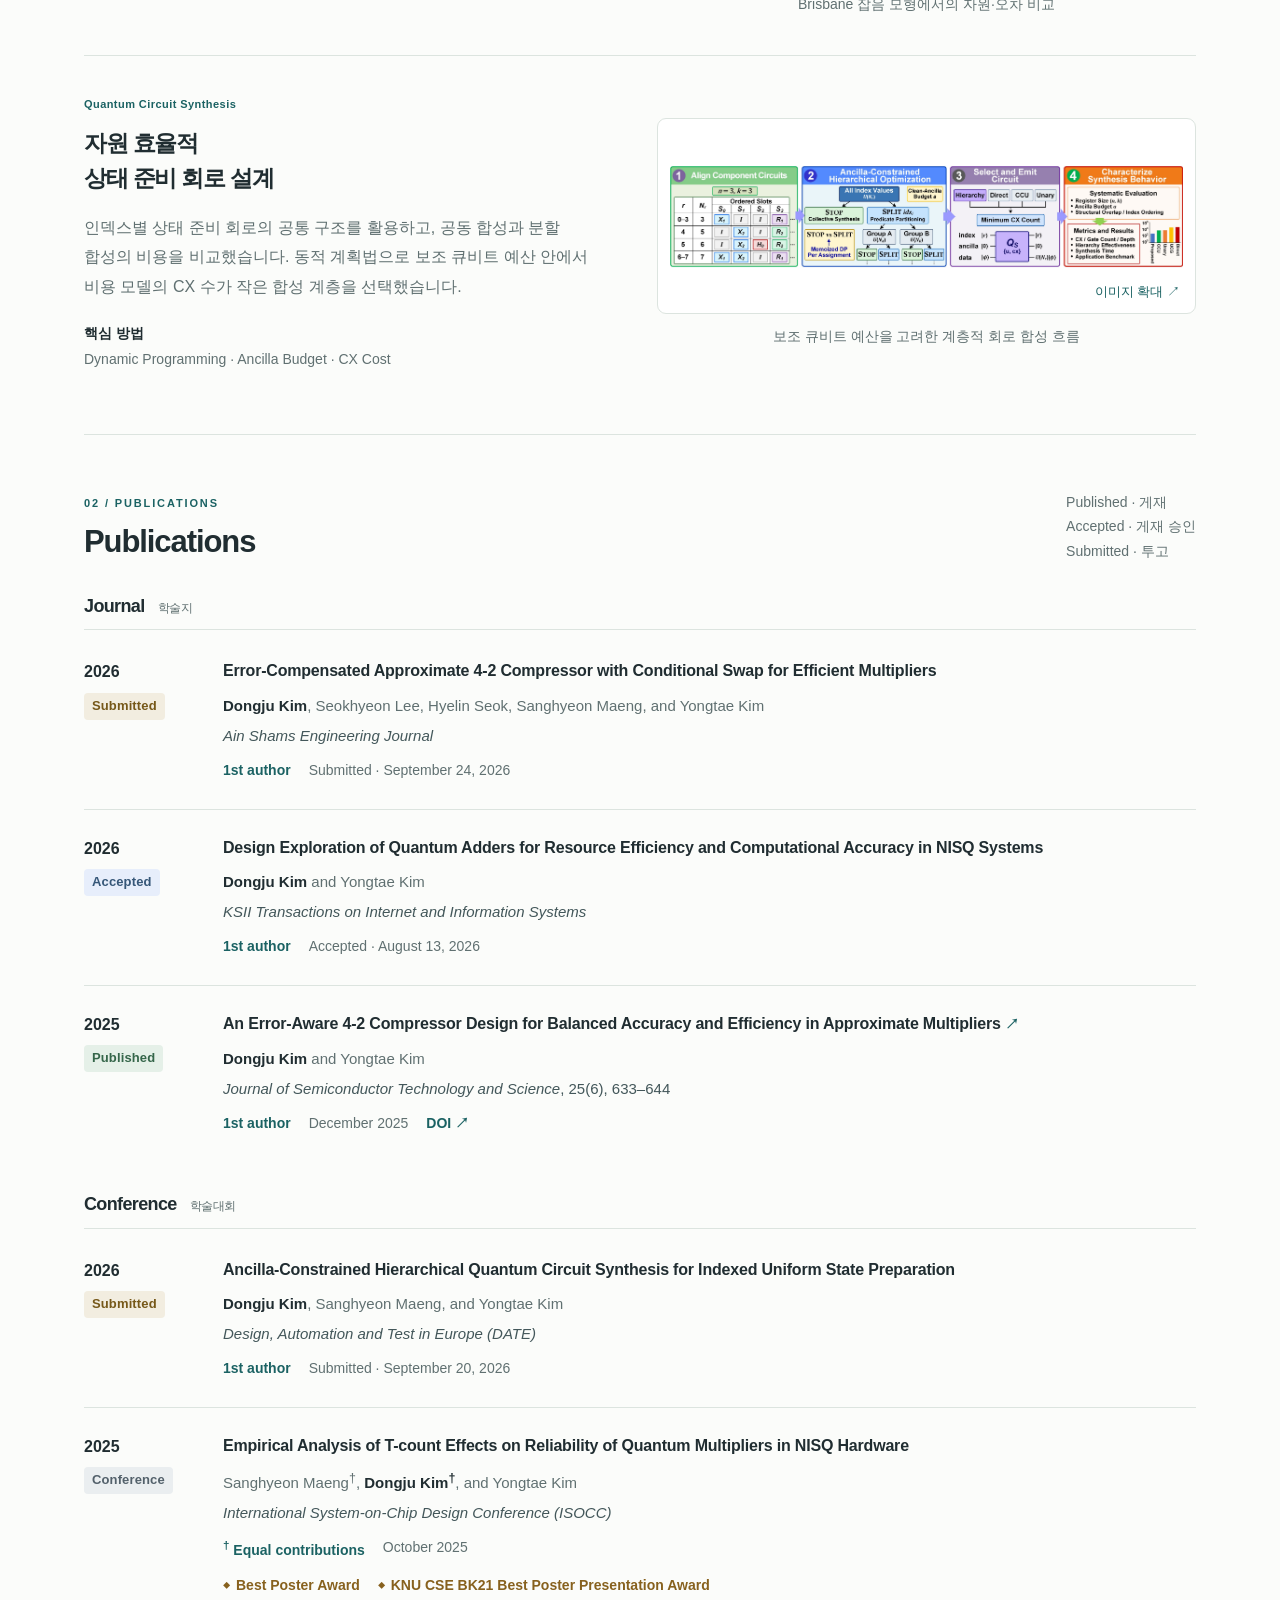
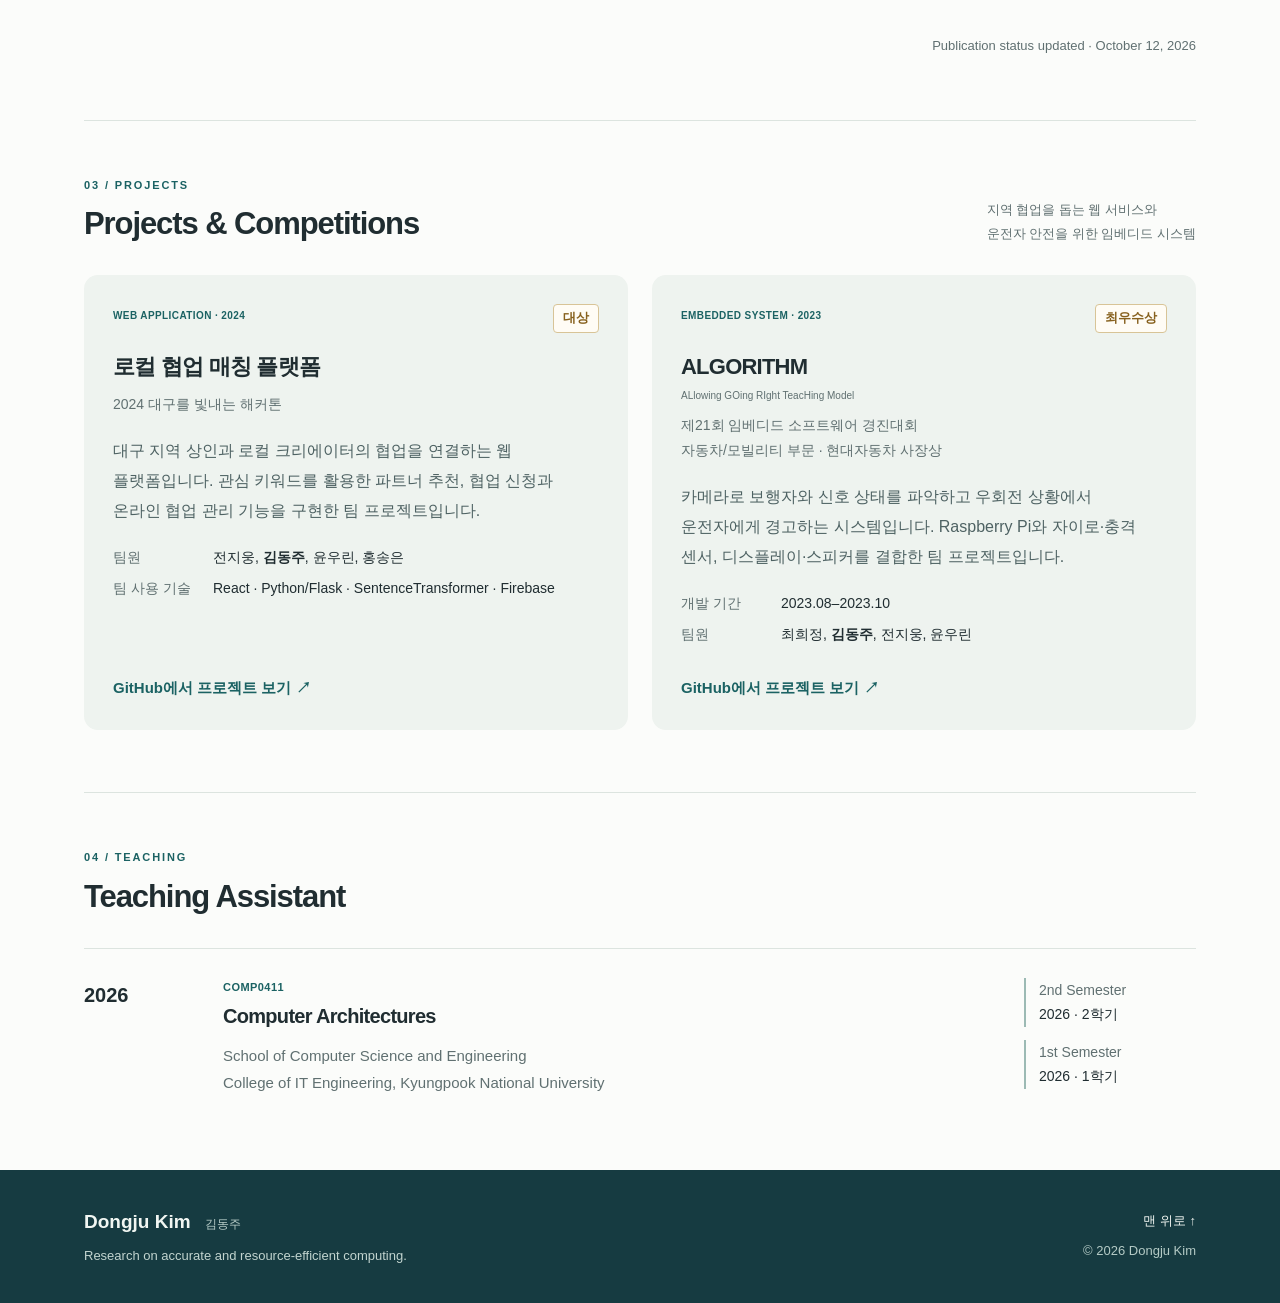
==== commit fc0fe60a: "Add files via upload" ====
--- a/index.html
+++ b/index.html
@@ -40,7 +40,6 @@
         <p class="bio" lang="en">Dongju Kim received his B.S. degree from the School of Computer Science and Engineering at Kyungpook National University, Daegu, Republic of Korea, in 2025. He is currently pursuing an M.S. degree at the same university in the Scalable Energy Efficient Computing Lab (SCENT), advised by Professor Yongtae Kim.</p>
         <div class="hero-links">
           <a class="button primary" href="#research">연구 살펴보기 <span aria-hidden="true">↓</span></a>
-          <a class="text-link" href="https://github.com/dongju333" target="_blank" rel="noopener noreferrer">GitHub <span aria-hidden="true">↗</span><span class="sr-only"> 새 탭</span></a>
         </div>
       </div>
       <aside class="profile" aria-label="프로필">
@@ -56,15 +55,15 @@
         <div class="research-copy">
           <p class="topic">Approximate Computing</p>
           <h3>오차를 고려한<br>효율적인 산술 회로 설계</h3>
-          <p>입력별 오류를 분석해 4-2 압축기를 단순화하고, 일부 오류를 선택적으로 보정하는 곱셈기를 설계했습니다. 8비트 입력 전체 65,536쌍의 오차와 회로의 면적·전력·지연, 응용 정확도를 함께 평가했습니다.</p>
+          <p>허용 가능한 연산 오차를 활용해 회로 비용을 줄이는 근사 4-2 압축기와 오류 보정 곱셈기를 설계했습니다. 8비트 입력 전체 65,536쌍의 오차를 분석하고, 면적·전력·지연과 이미지 처리·CNN 추론 정확도를 함께 평가했습니다.</p>
           <p class="methods"><span>사용 기술</span> Verilog · C/C++ · Synopsys Design Compiler</p>
         </div>
-        <figure class="research-figure compact">
-          <a class="figure-open" href="assets/approximate-compressor.png" data-lightbox data-caption="선택적 오류 보정을 적용한 근사 4-2 압축기 구조" aria-label="근사 4-2 압축기 구조 이미지 확대">
-            <img src="assets/approximate-compressor.png" width="808" height="663" loading="lazy" alt="근사 4-2 압축기와 오류 보정 논리를 구분한 회로도">
+        <figure class="research-figure conceptual">
+          <a class="figure-open" href="assets/approximate-compressor.png" data-lightbox data-caption="정확도와 에너지·하드웨어 효율 간의 관계를 나타낸 근사 컴퓨팅 개념도" aria-label="근사 컴퓨팅 개념도 확대">
+            <img src="assets/approximate-compressor.png" width="840" height="371" loading="lazy" alt="일반 컴퓨팅과 근사 컴퓨팅의 정확도, 에너지 효율, 하드웨어 효율을 비교한 개념도">
             <span class="expand-label">이미지 확대 <span aria-hidden="true">↗</span></span>
           </a>
-          <figcaption>선택적 오류 보정을 적용한 근사 4-2 압축기</figcaption>
+          <figcaption>정확도와 에너지·하드웨어 효율 간의 관계를 나타낸 근사 컴퓨팅 개념도</figcaption>
         </figure>
       </article>
       <article class="research-item">
@@ -182,7 +181,7 @@
     </section>
   </main>
 
-  <footer class="site-footer"><div><a class="footer-name" href="#about">Dongju Kim <span>김동주</span></a><p>Research on accurate and resource-efficient computing.</p></div><div class="footer-links"><a href="https://github.com/dongju333" target="_blank" rel="noopener noreferrer">GitHub ↗<span class="sr-only"> 새 탭</span></a><a href="#about">맨 위로 ↑</a><span>© 2026 Dongju Kim</span></div></footer>
+  <footer class="site-footer"><div><a class="footer-name" href="#about">Dongju Kim <span>김동주</span></a><p>Research on accurate and resource-efficient computing.</p></div><div class="footer-links"><a href="#about">맨 위로 ↑</a><span>© 2026 Dongju Kim</span></div></footer>
 
   <dialog id="image-dialog" class="image-dialog" aria-labelledby="dialog-caption">
     <button class="dialog-close" type="button" aria-label="이미지 확대 닫기">닫기 <span aria-hidden="true">×</span></button>
--- a/styles.css
+++ b/styles.css
@@ -43,6 +43,36 @@
 @media(prefers-reduced-motion:reduce){html{scroll-behavior:auto}}
 @media print{html{scroll-padding-top:0}body{background:white;font-size:11pt}.site-header,.hero-links,.expand-label,.image-dialog,.footer-links{display:none}.page{max-width:none;padding:0}.hero{padding:0 0 25px;gap:30px;grid-template-columns:1fr 150px}.hero-copy{display:block}.profile{grid-column:auto;grid-row:auto}.profile-caption span:last-child{display:block}h1{font-size:30px}h1 span{font-size:23px}.hero-focus{font-size:17px}.bio{font-size:10px}.section{padding:22px 0}.research-item,.publication,.project-card,.teaching-row{break-inside:avoid}.research-item{grid-template-columns:1fr 1fr;gap:24px;padding:20px 0}.research-copy h3{font-size:17px}.research-copy>p:not(.topic):not(.methods){font-size:11px}.figure-open{min-height:0;padding:10px}.figure-open img{max-height:170px}.compact .figure-open img{max-height:170px}.section-heading{display:flex}h2{font-size:23px}.publication{grid-template-columns:85px 1fr;gap:20px;padding:17px 0}.publication-meta{flex-direction:column;align-items:start}.projects-grid{grid-template-columns:1fr 1fr}.teaching-row{grid-template-columns:80px 1fr 145px}.semesters{grid-template-columns:1fr}.site-footer{background:white;color:var(--ink);padding:20px 0;border-top:1px solid var(--line)}.site-footer p,.footer-name span{color:var(--muted)}}
 
-/* Keep publication evidence readable on narrow screens. */
-.authors,.venue{font-size:13px}.publication-detail,.paper-awards{font-size:12px}.status{font-size:11px}.updated-note{font-size:11px}.profile-caption{font-size:12px}.methods,.research-figure figcaption{font-size:12px}.project-facts,.project-card>.text-link{font-size:12px}.status-key{font-size:11px}
-@media(max-width:680px){.authors,.venue{font-size:12px}.publication-detail,.paper-awards{font-size:12px}.status{font-size:11px}.status-key{font-size:10px}.profile-caption{font-size:10px}.profile-caption strong{font-size:11px}.methods,.research-figure figcaption{font-size:11px}.updated-note{font-size:10px}}
+/* Larger reading text. Heading and subtitle sizes remain unchanged. */
+@media screen {
+  .bio,.research-copy>p:not(.topic):not(.methods),.project-description {font-size:16px;line-height:1.85}
+  .authors,.venue {font-size:15px;line-height:1.8}
+  .publication-detail,.paper-awards,.status-key,.methods,.research-figure figcaption,
+  .project-facts,.event-name,.semesters,.semesters strong,.image-dialog figcaption {font-size:14px;line-height:1.75}
+  .profile-caption {font-size:14px;line-height:1.75}
+  .profile-caption strong {font-size:16px}
+  .teaching-copy>p:last-child {font-size:15px;line-height:1.8}
+  .updated-note,.status,.award-mark {font-size:13px}
+  .year {font-size:16px}
+  .button,.text-link,.project-card>.text-link,.dialog-close {font-size:15px}
+  nav {font-size:15px}
+  .expand-label,.site-footer p,.footer-links {font-size:13px}
+  .project-facts>div {grid-template-columns:90px minmax(0,1fr)}
+  .project-top {flex-wrap:wrap}
+  .conceptual .figure-open {min-height:0;padding:18px 14px 30px}
+  .conceptual .figure-open img {width:100%;height:auto;max-height:none;object-fit:contain}
+  .image-dialog figcaption {font-size:14px}
+}
+@media screen and (max-width:680px) {
+  .bio,.research-copy>p:not(.topic):not(.methods),.project-description {font-size:16px}
+  .authors,.venue,.publication-detail,.paper-awards,.methods,.research-figure figcaption,
+  .project-facts,.event-name,.semesters,.semesters strong,.teaching-copy>p:last-child {font-size:14px}
+  .profile-caption {font-size:12px}
+  .profile-caption strong {font-size:14px}
+  .status-key,.status,.award-mark,.updated-note,.expand-label {font-size:12px}
+  .year {font-size:14px}
+  nav {font-size:13px;flex-wrap:wrap;gap:6px 12px}
+  .button,.text-link,.project-card>.text-link {font-size:15px}
+  .project-facts>div {grid-template-columns:80px minmax(0,1fr);gap:10px}
+  .conceptual .figure-open {padding:12px 8px 28px}
+}
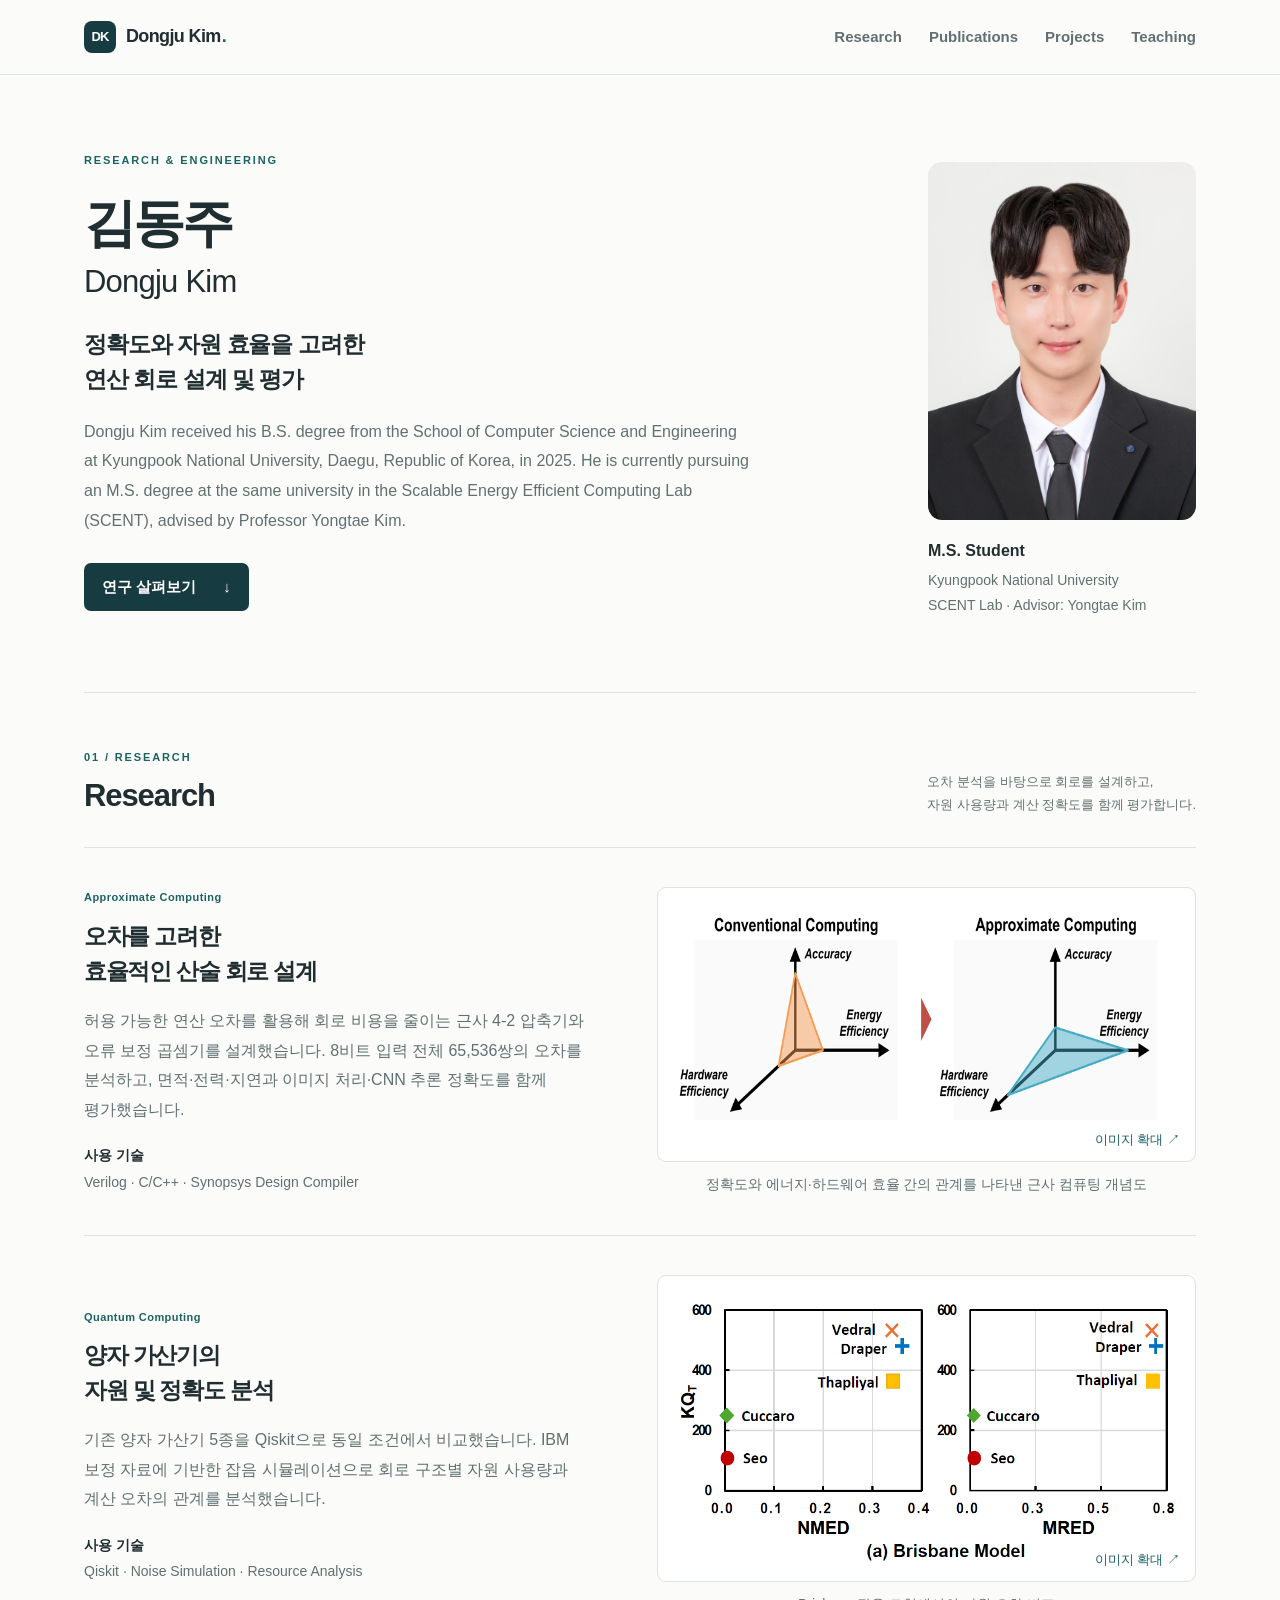
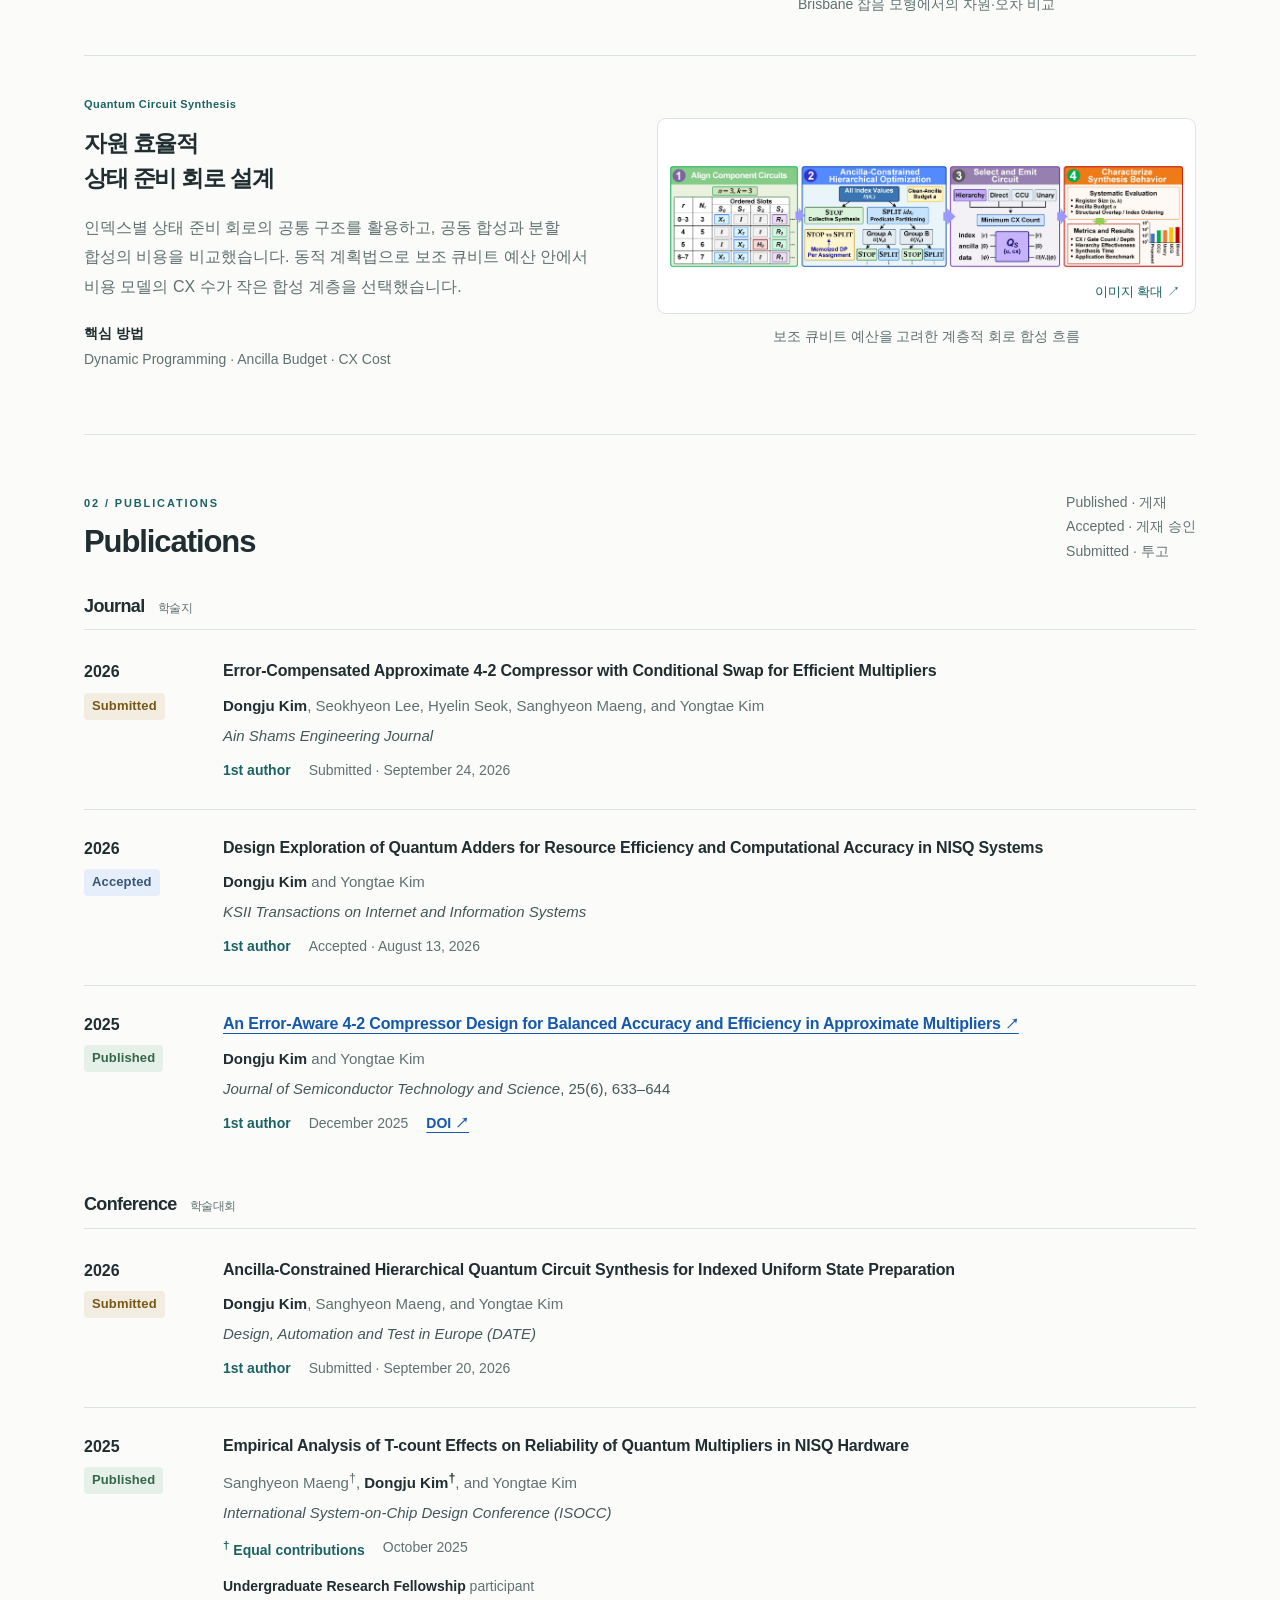
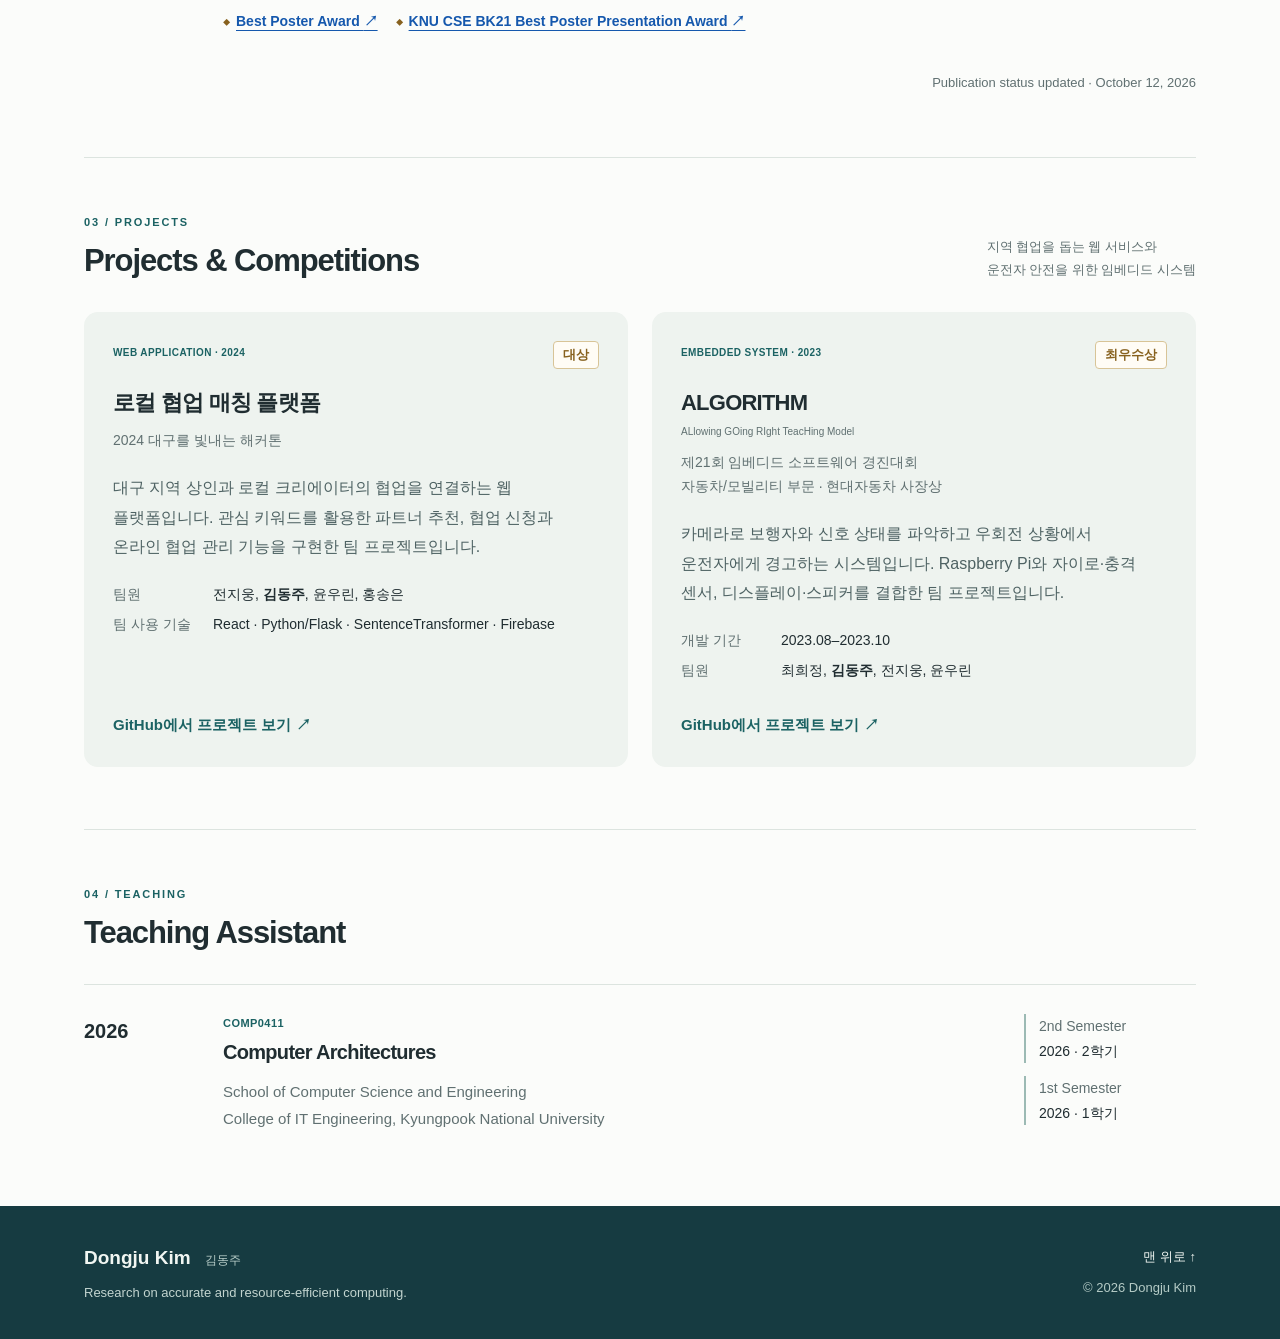
==== commit d6710a56: "Add files via upload" ====
--- a/index.html
+++ b/index.html
@@ -139,12 +139,16 @@
           </div>
         </li>
         <li class="publication">
-          <div class="publication-meta"><span class="year">2025</span><span class="status conference">Conference</span></div>
+          <div class="publication-meta"><span class="year">2025</span><span class="status published">Published</span></div>
           <div class="publication-body"><h4>Empirical Analysis of T-count Effects on Reliability of Quantum Multipliers in NISQ Hardware</h4>
             <p class="authors">Sanghyeon Maeng<sup>†</sup>, <strong>Dongju Kim<sup>†</sup></strong>, and Yongtae Kim</p>
             <p class="venue"><cite>International System-on-Chip Design Conference (ISOCC)</cite></p>
             <p class="publication-detail"><span><sup>†</sup> Equal contributions</span><span>October 2025</span></p>
-            <ul class="paper-awards" aria-label="논문 수상"><li>Best Poster Award</li><li>KNU CSE BK21 Best Poster Presentation Award</li></ul>
+            <p class="publication-fellowship"><strong>Undergraduate Research Fellowship</strong> participant</p>
+            <ul class="paper-awards" aria-label="논문 수상">
+              <li><a href="https://drive.google.com/file/d/1_Pi1_OMHDaSgYyZIVinRYZ2fTpuiWrGY/view" target="_blank" rel="noopener noreferrer">Best Poster Award <span class="external-arrow" aria-hidden="true">↗</span><span class="sr-only"> 수상 증빙 새 탭</span></a></li>
+              <li><a href="https://drive.google.com/file/d/1RUtCVkG3wfAGXrP49LEhJfXWDFv9yEF8/view" target="_blank" rel="noopener noreferrer">KNU CSE BK21 Best Poster Presentation Award <span class="external-arrow" aria-hidden="true">↗</span><span class="sr-only"> 수상 증빙 새 탭</span></a></li>
+            </ul>
           </div>
         </li>
       </ol>
--- a/styles.css
+++ b/styles.css
@@ -76,3 +76,20 @@
   .project-facts>div {grid-template-columns:80px minmax(0,1fr);gap:10px}
   .conceptual .figure-open {padding:12px 8px 28px}
 }
+
+/* Publication links are recognizable before hover and without color alone. */
+#publications a {
+  color:#1558ad;
+  text-decoration:underline;
+  text-decoration-thickness:1px;
+  text-underline-offset:4px;
+  text-decoration-skip-ink:auto;
+}
+#publications a:visited {color:#60479a}
+#publications a:hover,#publications a:focus-visible {
+  color:#0d4185;
+  text-decoration-thickness:2px;
+}
+#publications a .external-arrow {color:currentColor;white-space:nowrap}
+.publication-fellowship {margin-top:12px;font-size:14px;line-height:1.75;color:var(--muted);word-break:normal}
+.publication-fellowship strong {font-weight:600;color:var(--ink)}
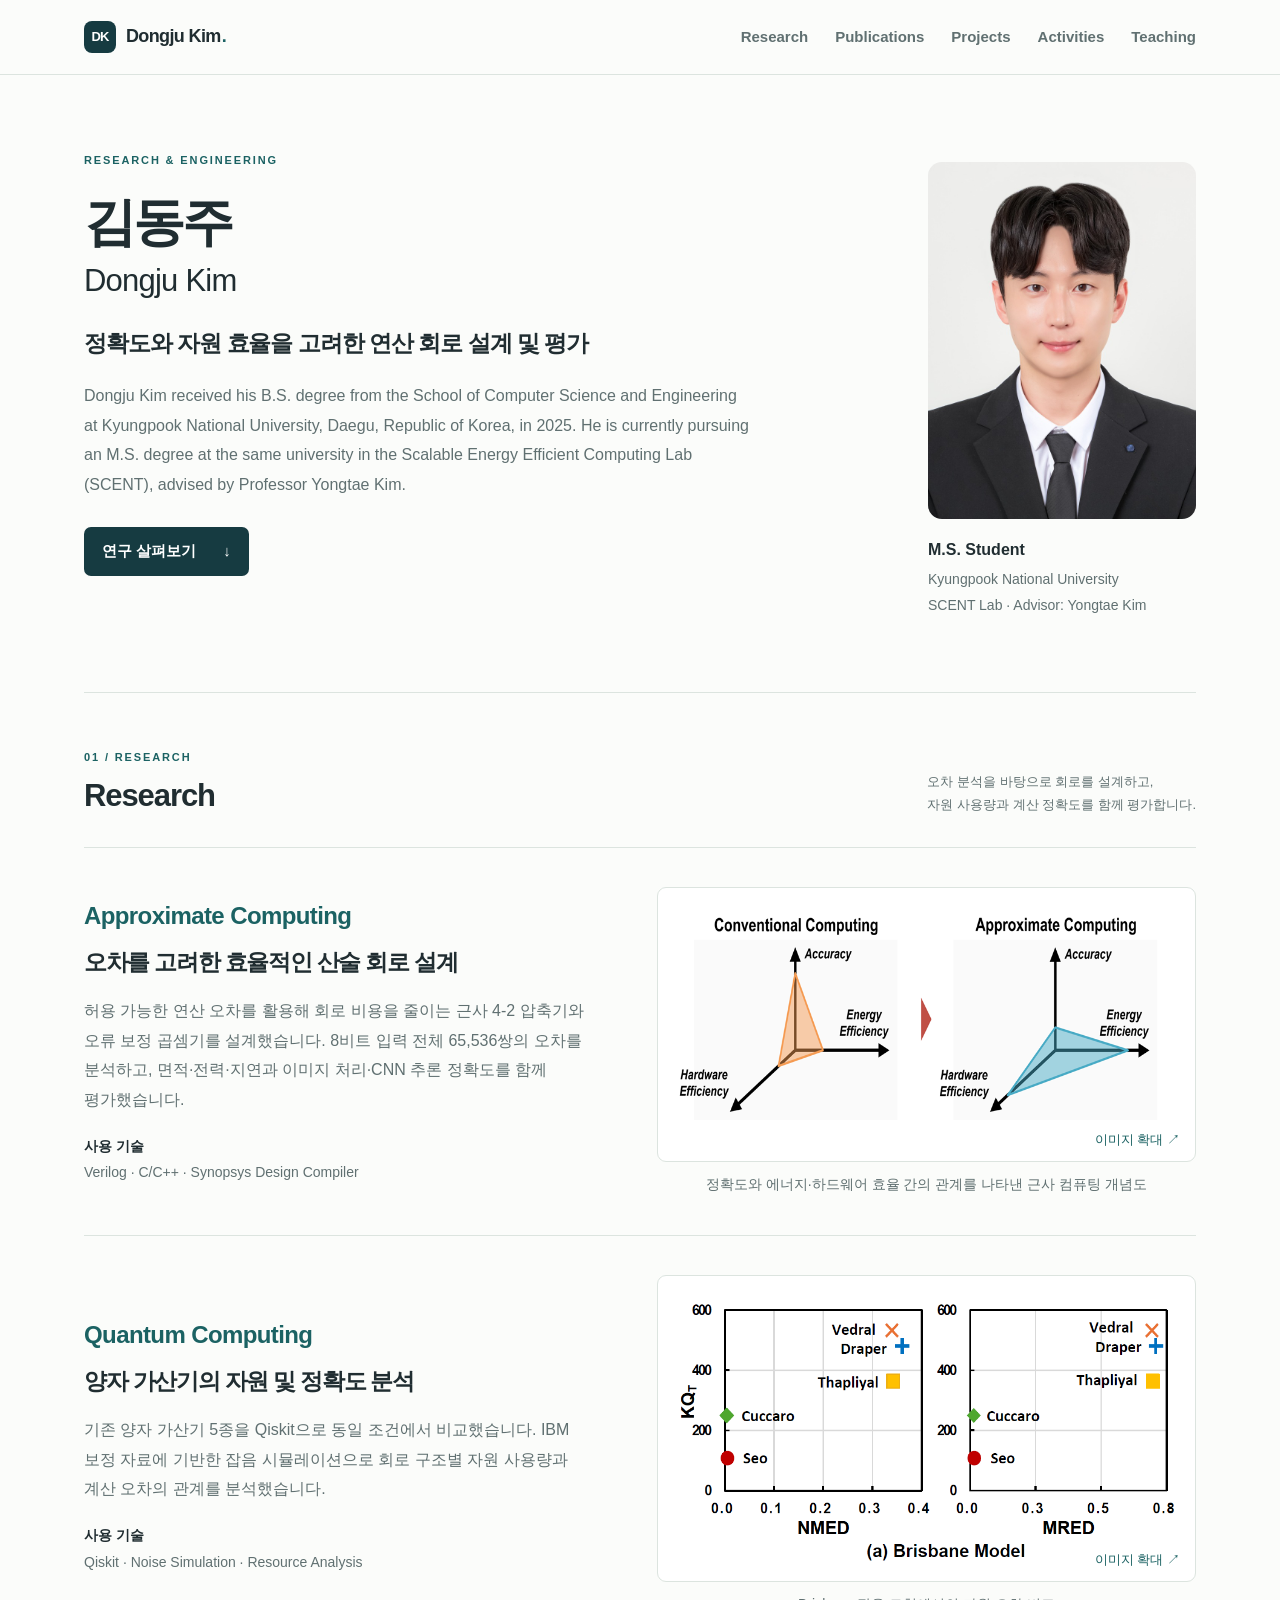
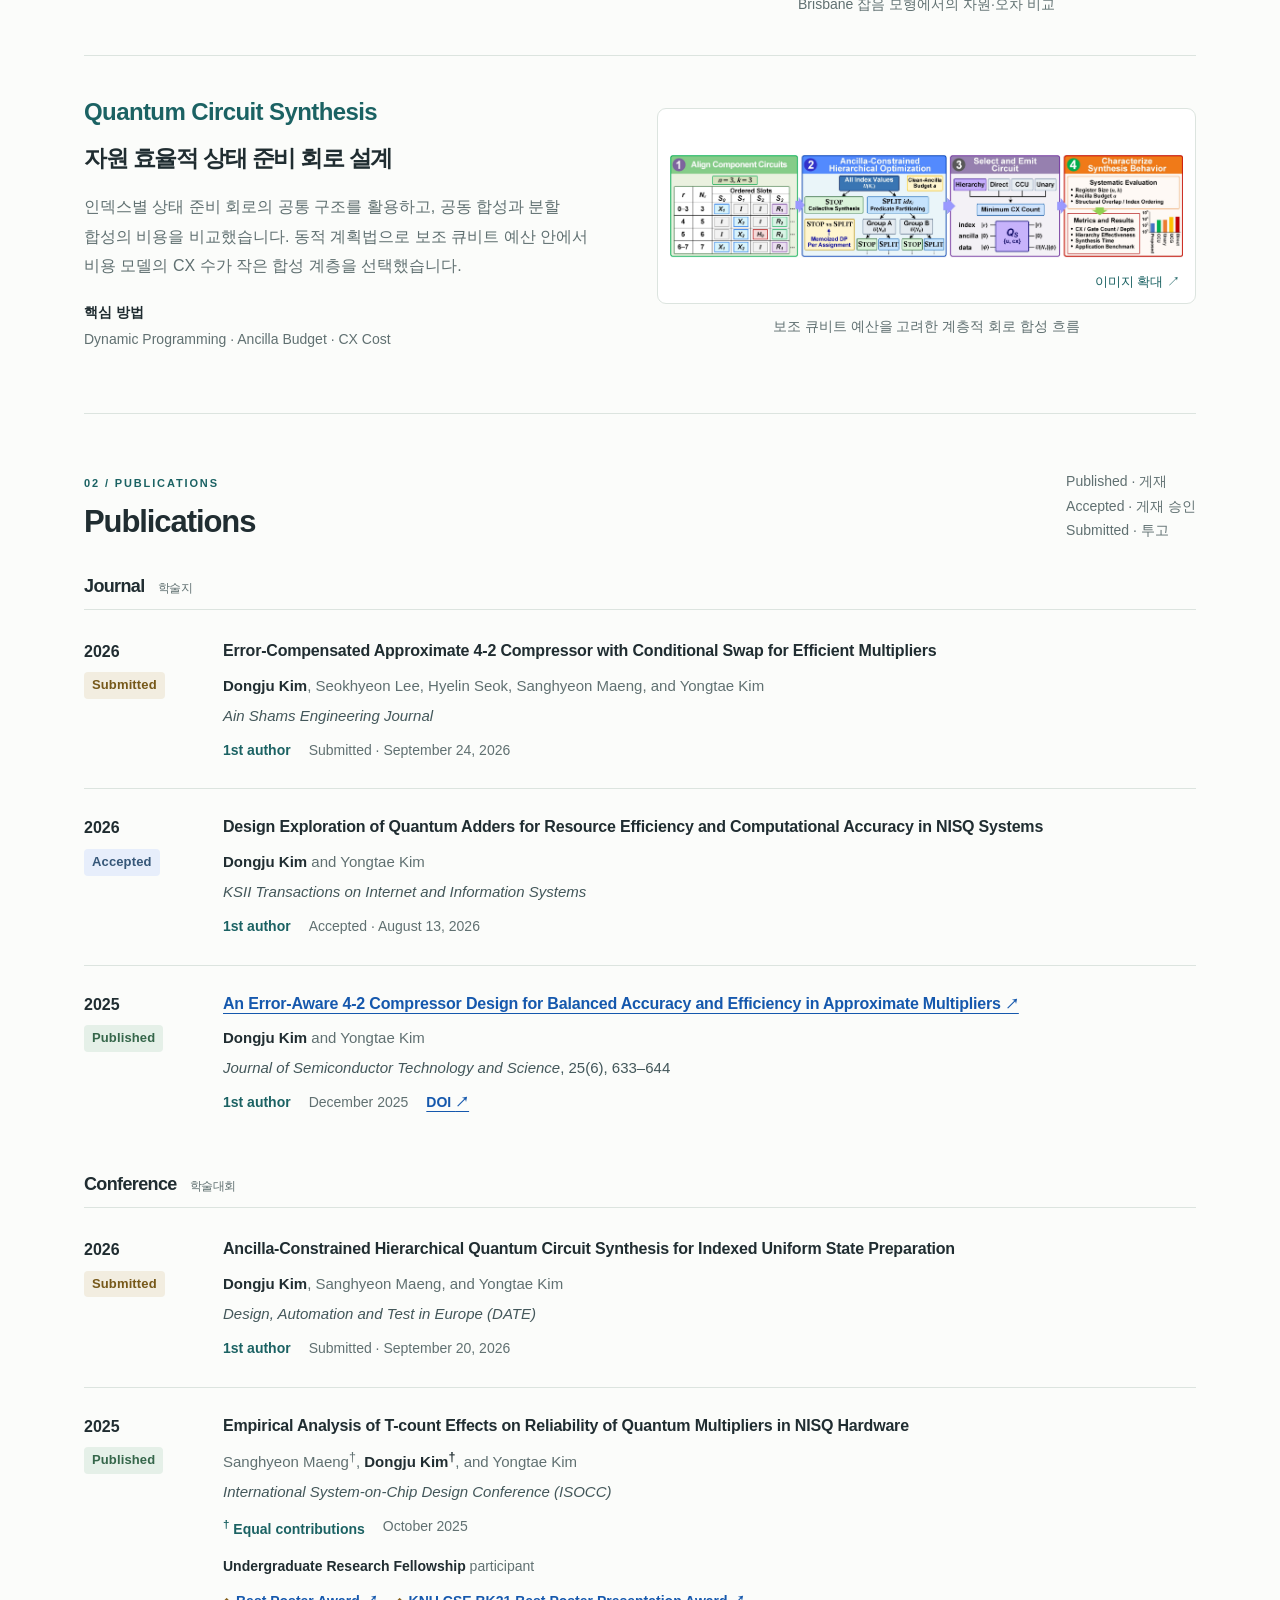
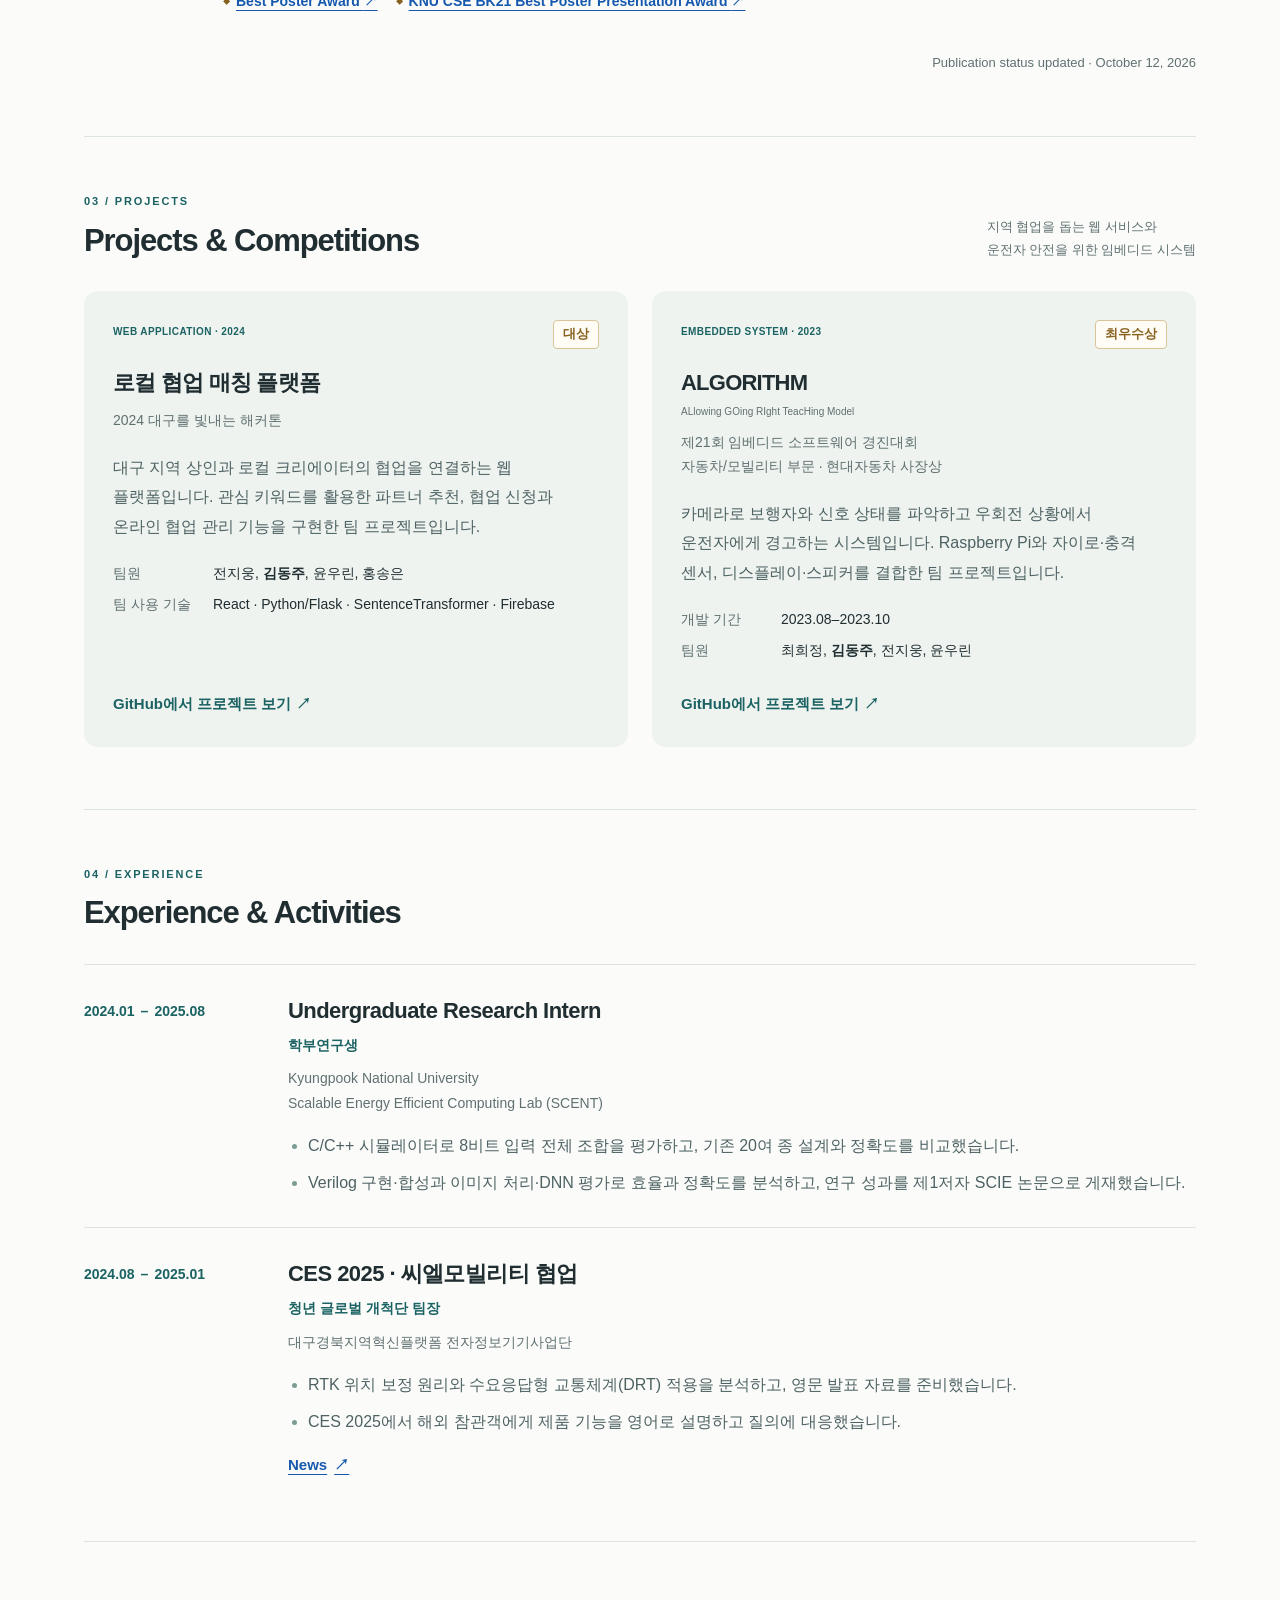
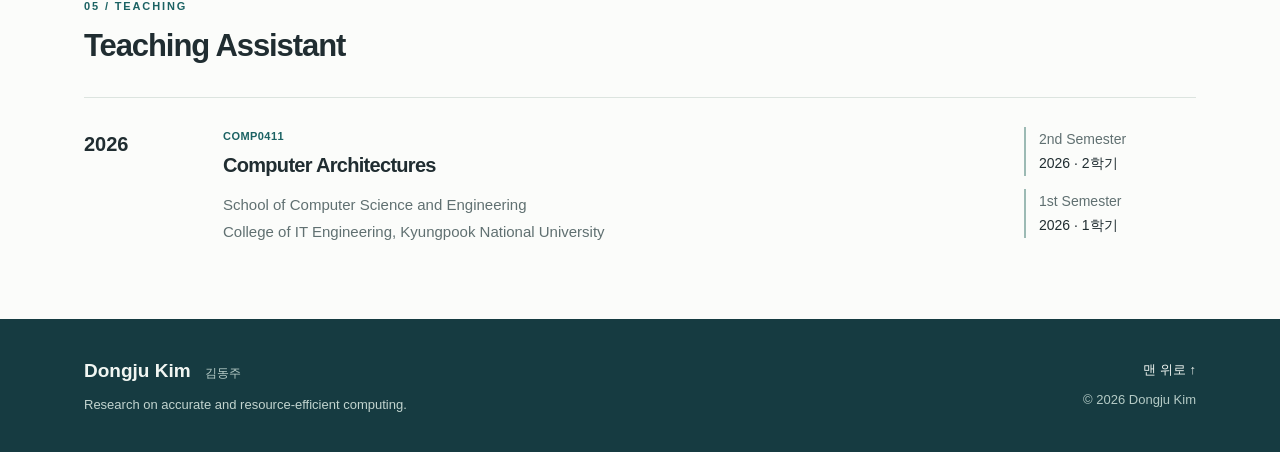
==== commit fc37d974: "Update index.html" ====
--- a/index.html
+++ b/index.html
@@ -13,7 +13,7 @@
   <meta property="og:image" content="https://dongju333.github.io/assets/dongju-kim.jpg">
   <link rel="canonical" href="https://dongju333.github.io/">
   <link rel="icon" href="assets/favicon.svg" type="image/svg+xml">
-  <link rel="stylesheet" href="styles.css">
+  <link rel="stylesheet" href="styles.css?v=20261012-activities">
   <script src="script.js" defer></script>
 </head>
 <body>
@@ -25,6 +25,7 @@
         <a href="#research">Research</a>
         <a href="#publications">Publications</a>
         <a href="#projects">Projects</a>
+        <a href="#activities">Activities</a>
         <a href="#teaching">Teaching</a>
       </nav>
     </div>
@@ -36,7 +37,7 @@
       <div class="hero-copy">
         <p class="eyebrow">RESEARCH &amp; ENGINEERING</p>
         <h1 id="hero-name">김동주<span lang="en">Dongju Kim</span></h1>
-        <p class="hero-focus">정확도와 자원 효율을 고려한<br class="desktop-break"> 연산 회로 설계 및 평가</p>
+        <p class="hero-focus">정확도와 자원 효율을 고려한 연산 회로 설계 및 평가</p>
         <p class="bio" lang="en">Dongju Kim received his B.S. degree from the School of Computer Science and Engineering at Kyungpook National University, Daegu, Republic of Korea, in 2025. He is currently pursuing an M.S. degree at the same university in the Scalable Energy Efficient Computing Lab (SCENT), advised by Professor Yongtae Kim.</p>
         <div class="hero-links">
           <a class="button primary" href="#research">연구 살펴보기 <span aria-hidden="true">↓</span></a>
@@ -54,7 +55,7 @@
       <article class="research-item">
         <div class="research-copy">
           <p class="topic">Approximate Computing</p>
-          <h3>오차를 고려한<br>효율적인 산술 회로 설계</h3>
+          <h3>오차를 고려한 효율적인 산술 회로 설계</h3>
           <p>허용 가능한 연산 오차를 활용해 회로 비용을 줄이는 근사 4-2 압축기와 오류 보정 곱셈기를 설계했습니다. 8비트 입력 전체 65,536쌍의 오차를 분석하고, 면적·전력·지연과 이미지 처리·CNN 추론 정확도를 함께 평가했습니다.</p>
           <p class="methods"><span>사용 기술</span> Verilog · C/C++ · Synopsys Design Compiler</p>
         </div>
@@ -69,7 +70,7 @@
       <article class="research-item">
         <div class="research-copy">
           <p class="topic">Quantum Computing</p>
-          <h3>양자 가산기의<br>자원 및 정확도 분석</h3>
+          <h3>양자 가산기의 자원 및 정확도 분석</h3>
           <p>기존 양자 가산기 5종을 Qiskit으로 동일 조건에서 비교했습니다. IBM 보정 자료에 기반한 잡음 시뮬레이션으로 회로 구조별 자원 사용량과 계산 오차의 관계를 분석했습니다.</p>
           <p class="methods"><span>사용 기술</span> Qiskit · Noise Simulation · Resource Analysis</p>
         </div>
@@ -84,7 +85,7 @@
       <article class="research-item synthesis">
         <div class="research-copy">
           <p class="topic">Quantum Circuit Synthesis</p>
-          <h3>자원 효율적<br>상태 준비 회로 설계</h3>
+          <h3>자원 효율적 상태 준비 회로 설계</h3>
           <p>인덱스별 상태 준비 회로의 공통 구조를 활용하고, 공동 합성과 분할 합성의 비용을 비교했습니다. 동적 계획법으로 보조 큐비트 예산 안에서 비용 모델의 CX 수가 작은 합성 계층을 선택했습니다.</p>
           <p class="methods"><span>핵심 방법</span> Dynamic Programming · Ancilla Budget · CX Cost</p>
         </div>
@@ -179,8 +180,40 @@
       </div>
     </section>
 
+    <!-- ACTIVITIES: 연구 참여 및 대외 활동 -->
+    <section id="activities" class="section" aria-labelledby="activities-title">
+      <div class="section-heading"><div><p class="eyebrow">04 / EXPERIENCE</p><h2 id="activities-title">Experience &amp; Activities</h2></div></div>
+      <div class="activity-list">
+        <article class="activity-row" aria-labelledby="undergraduate-title">
+          <p class="activity-period"><time datetime="2024-01">2024.01</time><span aria-hidden="true">–</span><span class="sr-only">부터 </span><time datetime="2025-08">2025.08</time></p>
+          <div class="activity-copy">
+            <h3 id="undergraduate-title" lang="en">Undergraduate Research Intern</h3>
+            <p class="activity-role">학부연구생</p>
+            <p class="activity-organization" lang="en">Kyungpook National University<br>Scalable Energy Efficient Computing Lab (SCENT)</p>
+            <ul class="activity-highlights">
+              <li>C/C++ 시뮬레이터로 8비트 입력 전체 조합을 평가하고, 기존 20여 종 설계와 정확도를 비교했습니다.</li>
+              <li>Verilog 구현·합성과 이미지 처리·DNN 평가로 효율과 정확도를 분석하고, 연구 성과를 제1저자 SCIE 논문으로 게재했습니다.</li>
+            </ul>
+          </div>
+        </article>
+        <article class="activity-row" aria-labelledby="ces-title">
+          <p class="activity-period"><time datetime="2024-08">2024.08</time><span aria-hidden="true">–</span><span class="sr-only">부터 </span><time datetime="2025-01">2025.01</time></p>
+          <div class="activity-copy">
+            <h3 id="ces-title">CES 2025 · 씨엘모빌리티 협업</h3>
+            <p class="activity-role">청년 글로벌 개척단 팀장</p>
+            <p class="activity-organization">대구경북지역혁신플랫폼 전자정보기기사업단</p>
+            <ul class="activity-highlights">
+              <li>RTK 위치 보정 원리와 수요응답형 교통체계(DRT) 적용을 분석하고, 영문 발표 자료를 준비했습니다.</li>
+              <li>CES 2025에서 해외 참관객에게 제품 기능을 영어로 설명하고 질의에 대응했습니다.</li>
+            </ul>
+            <a class="activity-news" href="https://www.ciel.co.kr/blog/%EB%AA%A8%EB%B8%94mobble-CES2025-RTK%EA%B8%B0%EC%88%A0%EC%86%8C%EA%B0%9C" target="_blank" rel="noopener noreferrer">News <span aria-hidden="true">↗</span><span class="sr-only"> 씨엘모빌리티 CES 2025 관련 소식 새 탭</span></a>
+          </div>
+        </article>
+      </div>
+    </section>
+
     <section id="teaching" class="section teaching-section" aria-labelledby="teaching-title">
-      <div class="section-heading"><div><p class="eyebrow">04 / TEACHING</p><h2 id="teaching-title">Teaching Assistant</h2></div></div>
+      <div class="section-heading"><div><p class="eyebrow">05 / TEACHING</p><h2 id="teaching-title">Teaching Assistant</h2></div></div>
       <div class="teaching-row"><div class="teaching-year">2026</div><div class="teaching-copy"><p class="topic">COMP0411</p><h3>Computer Architectures</h3><p lang="en">School of Computer Science and Engineering<br>College of IT Engineering, Kyungpook National University</p></div><ul class="semesters"><li><span>2nd Semester</span><strong>2026 · 2학기</strong></li><li><span>1st Semester</span><strong>2026 · 1학기</strong></li></ul></div>
     </section>
   </main>
--- a/styles.css
+++ b/styles.css
@@ -93,3 +93,47 @@
 #publications a .external-arrow {color:currentColor;white-space:nowrap}
 .publication-fellowship {margin-top:12px;font-size:14px;line-height:1.75;color:var(--muted);word-break:normal}
 .publication-fellowship strong {font-weight:600;color:var(--ink)}
+
+/* Research labels and single-line summaries scale to their available width. */
+@media screen {
+  .hero,.hero-copy,.research-copy {container-type:inline-size;min-width:0}
+  .hero-focus {font-size:clamp(12px,4.3cqi,23px);white-space:nowrap}
+  .research-copy .topic {font-size:24px;font-weight:750;letter-spacing:-.025em;line-height:1.4;color:var(--accent);margin-bottom:12px}
+  .research-copy h3,.synthesis .research-copy h3 {font-size:clamp(13px,5.1cqi,23px);white-space:nowrap}
+}
+@media screen and (max-width:900px) {
+  .research-item {grid-template-columns:minmax(0,1fr);gap:24px}
+  .nav-wrap {flex-wrap:wrap;gap:12px 24px}
+}
+@media screen and (max-width:680px) {
+  .profile {grid-row:1/3}
+  .hero-focus {grid-column:1/-1;grid-row:3}
+  .research-copy .topic {font-size:22px}
+  nav {gap:6px 14px}
+}
+
+/* Experience: dates remain separate from concise activity descriptions. */
+.activity-row {display:grid;grid-template-columns:172px minmax(0,1fr);gap:32px;padding:30px 0;border-top:1px solid var(--line)}
+.activity-row:last-child {padding-bottom:0}
+.activity-period {display:flex;gap:6px;align-items:baseline;font-size:14px;font-weight:650;color:var(--accent);white-space:nowrap;padding-top:4px}
+.activity-copy {min-width:0}
+.activity-copy h3 {font-size:22px;font-weight:650;letter-spacing:-.025em;line-height:1.45;word-break:normal}
+.activity-role {font-size:14px;font-weight:650;color:var(--accent);margin-top:6px}
+.activity-organization {font-size:14px;line-height:1.75;color:var(--muted);margin-top:9px;word-break:normal}
+.activity-highlights {margin:16px 0 0;padding-left:20px;color:#4e6263;font-size:16px;line-height:1.85}
+.activity-highlights li+li {margin-top:7px}
+.activity-highlights li::marker {color:#7b9d94}
+.activity-news {display:inline-flex;align-items:center;gap:7px;margin-top:16px;color:#1558ad;font-size:15px;font-weight:650;text-decoration:underline;text-underline-offset:4px}
+.activity-news:visited {color:#60479a}
+.activity-news:hover,.activity-news:focus-visible {color:#0d4185;text-decoration-thickness:2px}
+@media (max-width:680px) {
+  .activity-row {grid-template-columns:minmax(0,1fr);gap:11px;padding:25px 0}
+  .activity-period {padding:0}
+  .activity-copy h3 {font-size:21px}
+}
+@media print {
+  .activity-row {grid-template-columns:105px minmax(0,1fr);gap:20px;padding:20px 0;break-inside:avoid}
+  .activity-copy h3 {font-size:17px}
+  .activity-highlights {font-size:11px}
+  .activity-period,.activity-role,.activity-organization,.activity-news {font-size:10px}
+}
